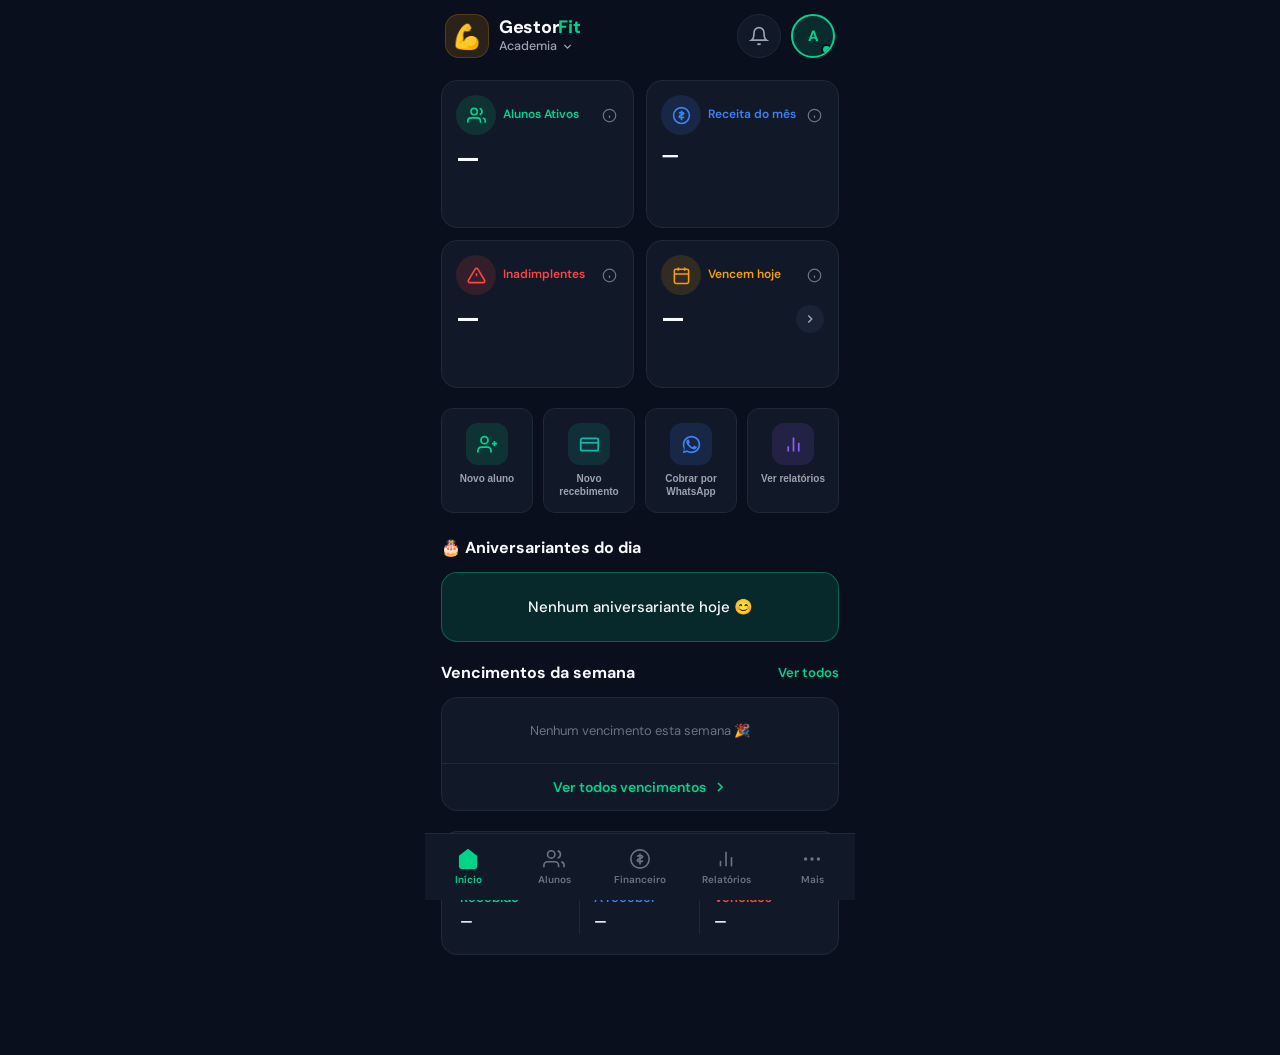
==== index.html @ 4b6a0b21 "feat: profile modal com upload de foto para Supabase Storage (SW v10)" ====
<!DOCTYPE html>
<html lang="pt-BR">
<head>
  <meta charset="UTF-8">
  <meta name="viewport" content="width=device-width, initial-scale=1.0, viewport-fit=cover">
  <title>GestorFit — Dashboard</title>
  <link rel="manifest" href="manifest.json">
  <link rel="icon" href="assets/icons/icon-72.png">
  <meta name="apple-mobile-web-app-capable" content="yes">
  <meta name="apple-mobile-web-app-status-bar-style" content="black-translucent">
  <meta name="theme-color" content="#0A0F1E">
  <link rel="preconnect" href="https://fonts.googleapis.com">
  <link rel="preconnect" href="https://fonts.gstatic.com" crossorigin>
  <link href="https://fonts.googleapis.com/css2?family=DM+Sans:opsz,wght@9..40,400;9..40,500;9..40,600;9..40,700;9..40,800&display=swap" rel="stylesheet">
  <script src="https://cdn.jsdelivr.net/npm/@supabase/supabase-js@2"></script>
  <script src="https://cdnjs.cloudflare.com/ajax/libs/jspdf/2.5.1/jspdf.umd.min.js"></script>
  <style>
    *, *::before, *::after { box-sizing: border-box; margin: 0; padding: 0; }

    :root {
      --bg:          #0A0F1E;
      --card:        #111827;
      --card2:       #1A2235;
      --border:      #1F2937;
      --green:       #00D48A;
      --green-dim:   rgba(0,212,138,.14);
      --blue:        #3B82F6;
      --blue-dim:    rgba(59,130,246,.14);
      --red:         #FF4444;
      --red-dim:     rgba(255,68,68,.14);
      --yellow:      #F59E0B;
      --yellow-dim:  rgba(245,158,11,.14);
      --purple:      #8B5CF6;
      --purple-dim:  rgba(139,92,246,.14);
      --teal:        #14B8A6;
      --teal-dim:    rgba(20,184,166,.14);
      --txt1:        #F9FAFB;
      --txt2:        #9CA3AF;
      --txt3:        #6B7280;
      --radius:      16px;
      --radius-sm:   12px;
    }

    html, body {
      height: 100%;
      background: var(--bg);
      color: var(--txt1);
      font-family: 'DM Sans', sans-serif;
      -webkit-font-smoothing: antialiased;
      overscroll-behavior: none;
    }

    /* ── SCROLL CONTAINER ── */
    .app-scroll {
      max-width: 430px;
      margin: 0 auto;
      min-height: 100dvh;
      padding-bottom: calc(80px + env(safe-area-inset-bottom));
      overflow-x: hidden;
    }

    /* ── HEADER ── */
    .app-header {
      display: flex;
      align-items: center;
      justify-content: space-between;
      padding: 14px 20px 10px;
      position: sticky;
      top: 0;
      z-index: 40;
      background: var(--bg);
    }

    .header-left { display: flex; align-items: center; gap: 10px; }

    .header-logo {
      width: 44px; height: 44px;
      background: var(--yellow-dim);
      border: 1px solid rgba(245,158,11,.2);
      border-radius: 14px;
      display: flex; align-items: center; justify-content: center;
      font-size: 24px;
      flex-shrink: 0;
    }

    .header-brand { display: flex; flex-direction: column; gap: 2px; }
    .header-brand-name {
      font-size: 18px;
      font-weight: 800;
      line-height: 1;
      color: var(--txt1);
      letter-spacing: -0.3px;
    }
    .header-brand-name span { color: var(--green); }

    .header-academy-btn {
      display: flex; align-items: center; gap: 4px;
      background: none; border: none; cursor: pointer;
      font-family: 'DM Sans', sans-serif;
      font-size: 12.5px; font-weight: 500;
      color: var(--txt2);
      padding: 0;
      min-height: 0;
    }
    .header-academy-btn svg { flex-shrink: 0; }

    .header-right { display: flex; align-items: center; gap: 10px; position: relative; }

    /* ── PROFILE MODAL ── */
    .profile-overlay {
      position: fixed; inset: 0; z-index: 90;
      background: rgba(0,0,0,.78);
      display: flex; align-items: flex-end; justify-content: center;
      opacity: 0; pointer-events: none;
      transition: opacity .22s;
    }
    .profile-overlay.active { opacity: 1; pointer-events: all; }
    .profile-sheet {
      background: #111420;
      border-radius: 24px 24px 0 0;
      width: 100%; max-width: 430px;
      padding-bottom: env(safe-area-inset-bottom);
      transform: translateY(100%);
      transition: transform .32s cubic-bezier(.4,0,.2,1);
    }
    .profile-overlay.active .profile-sheet { transform: translateY(0); }
    .profile-drag { width: 40px; height: 4px; background: rgba(255,255,255,.12); border-radius: 2px; margin: 14px auto 4px; }
    .profile-hd {
      display: flex; align-items: center; justify-content: space-between;
      padding: 10px 20px 16px;
    }
    .profile-hd h2 { font-size: 17px; font-weight: 700; }
    .profile-av-section {
      display: flex; flex-direction: column; align-items: center;
      padding: 8px 20px 20px; gap: 14px;
    }
    .profile-av-ring { position: relative; width: 100px; height: 100px; }
    .profile-av-circle {
      width: 100px; height: 100px; border-radius: 50%;
      display: flex; align-items: center; justify-content: center;
      font-size: 36px; font-weight: 800; color: #fff;
      background: linear-gradient(135deg, #00D48A, #3B82F6);
      overflow: hidden;
      border: 3px solid transparent;
      transition: border-color .2s;
      cursor: pointer;
    }
    .profile-av-circle.has-photo { border-color: #00D48A; }
    .profile-av-circle img { width: 100%; height: 100%; object-fit: cover; border-radius: 50%; }
    .profile-cam-btn {
      position: absolute; bottom: 2px; right: 2px;
      width: 30px; height: 30px; min-height: 0;
      background: #6C63FF; border: 2.5px solid #111420;
      border-radius: 50%;
      display: flex; align-items: center; justify-content: center;
      cursor: pointer;
    }
    .profile-cam-btn svg { width: 14px; height: 14px; stroke: white; fill: none; stroke-width: 2.2; }
    .profile-preview-row { display: none; flex-direction: column; align-items: center; gap: 8px; }
    .profile-preview-row.show { display: flex; }
    .profile-preview-img { width: 68px; height: 68px; border-radius: 50%; object-fit: cover; border: 2px solid #6C63FF; }
    .profile-preview-lbl { font-size: 12px; color: #9CA3AF; }
    .profile-form-area { padding: 0 20px; }
    .profile-form-area label {
      display: block; font-size: 11px; font-weight: 700;
      color: #9CA3AF; text-transform: uppercase; letter-spacing: .6px; margin-bottom: 8px;
    }
    .profile-form-area input {
      width: 100%; background: rgba(255,255,255,.05);
      border: 1.5px solid rgba(255,255,255,.1); border-radius: 12px;
      padding: 14px 16px; color: #F9FAFB;
      font-family: 'DM Sans', sans-serif; font-size: 15px;
      outline: none; -webkit-appearance: none;
    }
    .profile-form-area input:focus { border-color: #6C63FF; box-shadow: 0 0 0 3px rgba(108,99,255,.18); }
    .profile-footer {
      display: flex; gap: 10px; padding: 20px;
      border-top: 1px solid rgba(255,255,255,.07); margin-top: 20px;
    }
    .btn-prof-cancel {
      flex: 1; height: 48px;
      background: rgba(255,255,255,.06); border: 1px solid rgba(255,255,255,.1);
      border-radius: 12px; color: #9CA3AF;
      font-family: 'DM Sans', sans-serif; font-size: 15px; font-weight: 600; cursor: pointer;
    }
    .btn-prof-save {
      flex: 2; height: 48px; background: #6C63FF; border: none;
      border-radius: 12px; color: white;
      font-family: 'DM Sans', sans-serif; font-size: 15px; font-weight: 700;
      cursor: pointer; display: flex; align-items: center; justify-content: center; gap: 8px;
      transition: background .18s;
    }
    .btn-prof-save:hover { background: #7c74ff; }
    .btn-prof-save:disabled { opacity: .5; cursor: default; }
    .prof-spinner {
      width: 18px; height: 18px; flex-shrink: 0;
      border: 2px solid rgba(255,255,255,.3); border-top-color: white;
      border-radius: 50%; animation: spin .7s linear infinite;
    }
    .profile-sair-row {
      display: flex; justify-content: center; padding: 0 20px 20px;
    }
    .btn-prof-sair {
      background: none; border: none; cursor: pointer;
      font-family: 'DM Sans', sans-serif; font-size: 13px; font-weight: 600;
      color: var(--red); display: flex; align-items: center; gap: 6px; min-height: 0;
    }
    .btn-prof-sair svg { width: 14px; height: 14px; stroke: currentColor; fill: none; }
    /* header avatar with photo */
    .header-avatar.has-photo { border: 2.5px solid #00D48A; overflow: hidden; padding: 0; }
    .header-avatar.has-photo img { width: 100%; height: 100%; object-fit: cover; border-radius: 50%; }

    .btn-bell {
      position: relative;
      width: 44px; height: 44px;
      background: var(--card);
      border: 1px solid var(--border);
      border-radius: 50%;
      display: flex; align-items: center; justify-content: center;
      cursor: pointer;
      color: var(--txt2);
    }
    .btn-bell .notif-badge {
      position: absolute;
      top: 2px; right: 2px;
      min-width: 18px; height: 18px;
      background: var(--red);
      border-radius: 9px;
      border: 2px solid var(--bg);
      font-size: 10px; font-weight: 700;
      color: #fff;
      display: flex; align-items: center; justify-content: center;
      padding: 0 3px;
    }

    .header-avatar {
      width: 44px; height: 44px;
      border-radius: 50%;
      background: var(--green-dim);
      border: 2.5px solid var(--green);
      display: flex; align-items: center; justify-content: center;
      font-size: 15px; font-weight: 700; color: var(--green);
      position: relative;
      cursor: pointer;
      overflow: hidden;
      flex-shrink: 0;
    }
    .header-avatar::after {
      content: '';
      position: absolute;
      bottom: 1px; right: 1px;
      width: 11px; height: 11px;
      background: var(--green);
      border-radius: 50%;
      border: 2px solid var(--bg);
    }
    .header-avatar img {
      width: 100%; height: 100%;
      object-fit: cover;
      border-radius: 50%;
    }

    /* ── KPI GRID ── */
    .kpi-grid {
      display: grid;
      grid-template-columns: 1fr 1fr;
      gap: 12px;
      padding: 12px 16px 0;
      margin-bottom: 20px;
    }

    .kpi-card {
      background: var(--card);
      border: 1px solid var(--border);
      border-radius: var(--radius);
      padding: 14px 14px 0;
      overflow: hidden;
      position: relative;
      min-height: 148px;
      display: flex;
      flex-direction: column;
    }

    /* ── KPI TOP ROW: icon + label + info btn ── */
    .kpi-top {
      display: flex;
      align-items: center;
      gap: 7px;
      margin-bottom: 10px;
    }

    .kpi-icon-wrap {
      width: 40px; height: 40px;
      border-radius: 50%;
      display: flex; align-items: center; justify-content: center;
      flex-shrink: 0;
    }
    .kpi-icon-wrap.green  { background: var(--green-dim); }
    .kpi-icon-wrap.blue   { background: var(--blue-dim); }
    .kpi-icon-wrap.red    { background: var(--red-dim); }
    .kpi-icon-wrap.yellow { background: var(--yellow-dim); }

    .kpi-icon-wrap svg {
      width: 19px; height: 19px;
      stroke-width: 2;
    }
    .kpi-icon-wrap.green  svg { stroke: var(--green); }
    .kpi-icon-wrap.blue   svg { stroke: var(--blue); }
    .kpi-icon-wrap.red    svg { stroke: var(--red); }
    .kpi-icon-wrap.yellow svg { stroke: var(--yellow); }

    .kpi-label {
      flex: 1;
      font-size: 12px;
      font-weight: 600;
      line-height: 1.3;
      min-width: 0;
    }
    .kpi-label.green  { color: var(--green); }
    .kpi-label.blue   { color: var(--blue); }
    .kpi-label.red    { color: var(--red); }
    .kpi-label.yellow { color: var(--yellow); }

    .kpi-info-btn {
      background: none; border: none; cursor: pointer;
      color: var(--txt3);
      display: flex; align-items: center;
      flex-shrink: 0;
      min-height: 0;
      padding: 2px;
    }

    /* ── KPI VALUE ROW (number + optional chevron) ── */
    .kpi-value-row {
      display: flex;
      align-items: center;
      justify-content: space-between;
      gap: 4px;
      margin-bottom: 3px;
    }

    .kpi-value {
      font-size: 26px; font-weight: 800;
      line-height: 1.05;
      color: var(--txt1);
      letter-spacing: -0.5px;
    }
    .kpi-value.sm {
      font-size: 20px;
      letter-spacing: -0.3px;
    }

    .kpi-chevron-btn {
      width: 28px; height: 28px;
      background: var(--card2);
      border: none; border-radius: 50%;
      display: flex; align-items: center; justify-content: center;
      cursor: pointer;
      color: var(--txt2);
      flex-shrink: 0;
    }

    .kpi-sub {
      font-size: 12px; font-weight: 500;
      margin-top: 1px;
    }
    .kpi-sub.up      { color: var(--green); }
    .kpi-sub.down    { color: var(--red); }
    .kpi-sub.neutral { color: var(--txt2); }

    .kpi-spark {
      margin-top: auto;
      height: 44px;
      margin-left: -14px;
      margin-right: -14px;
      overflow: hidden;
    }
    .kpi-spark svg {
      width: 100%; height: 100%;
      display: block;
    }

    /* ── QUICK ACTIONS ── */
    .quick-actions {
      display: grid;
      grid-template-columns: repeat(4, 1fr);
      gap: 10px;
      padding: 0 16px;
      margin-bottom: 24px;
    }

    .action-btn {
      background: var(--card);
      border: 1px solid var(--border);
      border-radius: var(--radius-sm);
      padding: 14px 6px;
      display: flex;
      flex-direction: column;
      align-items: center;
      gap: 7px;
      cursor: pointer;
      transition: background .15s, transform .1s;
      -webkit-tap-highlight-color: transparent;
      min-height: 80px;
    }
    .action-btn:active { transform: scale(.96); background: var(--card2); }

    .action-icon {
      width: 42px; height: 42px;
      border-radius: 12px;
      display: flex; align-items: center; justify-content: center;
    }
    .action-icon.green  { background: var(--green-dim); color: var(--green); }
    .action-icon.teal   { background: var(--teal-dim); color: var(--teal); }
    .action-icon.blue   { background: var(--blue-dim); color: var(--blue); }
    .action-icon.purple { background: var(--purple-dim); color: var(--purple); }

    .action-icon svg { width: 21px; height: 21px; stroke-width: 2; }

    .action-label {
      font-size: 10px; font-weight: 600;
      color: var(--txt2);
      text-align: center;
      line-height: 1.3;
    }

    /* ── SECTION ── */
    .section { padding: 0 16px; margin-bottom: 20px; }

    .section-header {
      display: flex;
      align-items: center;
      justify-content: space-between;
      margin-bottom: 14px;
    }
    .section-title {
      font-size: 16px; font-weight: 700;
      color: var(--txt1);
    }
    .link-ver-todos {
      font-size: 13px; font-weight: 600;
      color: var(--green);
      text-decoration: none;
      background: none; border: none; cursor: pointer;
      min-height: 0;
      padding: 0;
    }

    /* ── VENCIMENTOS LIST ── */
    .venc-card {
      background: var(--card);
      border: 1px solid var(--border);
      border-radius: var(--radius);
      overflow: hidden;
    }

    .venc-item {
      display: flex;
      align-items: center;
      gap: 12px;
      padding: 14px 16px;
      border-bottom: 1px solid var(--border);
    }
    .venc-item:last-child { border-bottom: none; }

    .venc-avatar {
      width: 46px; height: 46px; flex-shrink: 0;
      border-radius: 50%;
      display: flex; align-items: center; justify-content: center;
      font-size: 16px; font-weight: 700;
    }

    .venc-info { flex: 1; min-width: 0; }
    .venc-name {
      font-size: 14px; font-weight: 600;
      color: var(--txt1);
      white-space: nowrap; overflow: hidden; text-overflow: ellipsis;
    }
    .venc-plan {
      font-size: 13px; color: var(--txt2);
      margin-top: 2px;
    }

    .venc-right { text-align: right; flex-shrink: 0; }
    .venc-urgency {
      font-size: 11px; font-weight: 700;
      margin-bottom: 3px;
      display: block;
    }
    .venc-urgency.hoje    { color: var(--red); }
    .venc-urgency.amanha  { color: var(--yellow); }
    .venc-urgency.em2     { color: #F97316; }
    .venc-urgency.em3     { color: var(--txt2); }
    .venc-urgency.vencido { color: var(--red); }

    .venc-valor {
      font-size: 13px; font-weight: 700;
      color: var(--txt1);
    }

    .btn-wa {
      width: 40px; height: 40px; flex-shrink: 0;
      background: rgba(37,211,102,.12);
      border: none; border-radius: 50%;
      display: flex; align-items: center; justify-content: center;
      cursor: pointer;
      -webkit-tap-highlight-color: transparent;
      transition: background .15s;
    }
    .btn-wa:active { background: rgba(37,211,102,.28); }

    .btn-ver-todos-venc {
      display: flex; align-items: center; justify-content: center; gap: 6px;
      width: 100%; padding: 14px;
      background: none; border: none; border-top: 1px solid var(--border);
      cursor: pointer;
      font-family: 'DM Sans', sans-serif;
      font-size: 14px; font-weight: 600;
      color: var(--green);
      transition: background .15s;
      min-height: 0;
    }
    .btn-ver-todos-venc:active { background: var(--green-dim); }

    /* ── ANIVERSARIANTES ── */
    .aniversar-card {
      background: rgba(0,212,138,.13);
      border: 1px solid rgba(0,212,138,.35);
      border-radius: var(--radius);
      overflow: hidden;
    }
    .aniversar-item {
      display: flex;
      align-items: center;
      gap: 12px;
      padding: 14px 16px;
      border-bottom: 1px solid rgba(0,212,138,.18);
    }
    .aniversar-item:last-child { border-bottom: none; }
    .aniversar-avatar {
      width: 46px; height: 46px; flex-shrink: 0;
      border-radius: 50%;
      display: flex; align-items: center; justify-content: center;
      font-size: 16px; font-weight: 700;
      border: 2px solid rgba(0,212,138,.5);
    }
    .aniversar-info { flex: 1; min-width: 0; }
    .aniversar-name {
      font-size: 14px; font-weight: 600;
      white-space: nowrap; overflow: hidden; text-overflow: ellipsis;
    }
    .aniversar-age { font-size: 13px; color: var(--txt1); margin-top: 2px; }
    .btn-parabens {
      display: flex; align-items: center; gap: 5px;
      padding: 8px 12px;
      background: rgba(37,211,102,.12);
      border: 1px solid rgba(37,211,102,.25);
      border-radius: 20px;
      color: #25D366;
      font-family: 'DM Sans', sans-serif;
      font-size: 12px; font-weight: 700;
      cursor: pointer; flex-shrink: 0;
      text-decoration: none;
      -webkit-tap-highlight-color: transparent;
    }
    .btn-parabens:active { background: rgba(37,211,102,.28); }
    .badge-aniversar {
      display: inline-flex; align-items: center; justify-content: center;
      min-width: 22px; height: 20px;
      background: rgba(245,158,11,.15);
      color: var(--yellow);
      border: 1px solid rgba(245,158,11,.3);
      border-radius: 10px;
      font-size: 11px; font-weight: 700;
      padding: 0 6px;
    }
    .badge-aniversar:empty { display: none; }
    .aniversar-vazio {
      padding: 24px 16px;
      text-align: center;
      color: var(--txt1);
      font-size: 15px;
      font-weight: 500;
    }

    /* ── RESUMO FINANCEIRO ── */
    .resumo-card {
      background: var(--card);
      border: 1px solid var(--border);
      border-radius: var(--radius);
      padding: 18px 18px 20px;
    }

    .resumo-header {
      display: flex;
      align-items: center;
      justify-content: space-between;
      margin-bottom: 18px;
    }
    .resumo-title { font-size: 16px; font-weight: 700; }

    .resumo-period-btn {
      display: flex; align-items: center; gap: 4px;
      background: none; border: none; cursor: pointer;
      font-family: 'DM Sans', sans-serif;
      font-size: 13px; font-weight: 500;
      color: var(--txt2);
      min-height: 0;
    }

    .resumo-cols {
      display: grid;
      grid-template-columns: 1fr 1fr 1fr;
    }

    .resumo-col {
      padding: 0 14px;
      border-right: 1px solid var(--border);
    }
    .resumo-col:first-child { padding-left: 0; }
    .resumo-col:last-child  { border-right: none; }

    .resumo-col-label {
      font-size: 13px; font-weight: 600;
      margin-bottom: 6px;
    }
    .resumo-col-label.green  { color: var(--green); }
    .resumo-col-label.blue   { color: var(--blue); }
    .resumo-col-label.red    { color: var(--red); }

    .resumo-col-value {
      font-size: 14px; font-weight: 700;
      color: var(--txt1);
      margin-bottom: 4px;
      letter-spacing: -0.2px;
    }

    .resumo-col-sub {
      font-size: 12px; font-weight: 500;
      color: var(--txt2);
    }
    .resumo-col-sub.up   { color: var(--green); }
    .resumo-col-sub.down { color: var(--red); }

    /* ── BOTTOM NAV ── */
    .bottom-nav {
      position: fixed;
      bottom: 0; left: 0; right: 0;
      max-width: 430px;
      margin: 0 auto;
      background: var(--card);
      border-top: 1px solid var(--border);
      display: flex;
      align-items: center;
      justify-content: space-around;
      padding: 8px 0 calc(8px + env(safe-area-inset-bottom));
      z-index: 50;
    }

    .nav-item {
      flex: 1;
      display: flex;
      flex-direction: column;
      align-items: center;
      gap: 3px;
      padding: 6px 4px;
      cursor: pointer;
      -webkit-tap-highlight-color: transparent;
      border: none; background: none;
      font-family: 'DM Sans', sans-serif;
      min-height: 0;
    }

    .nav-item svg {
      width: 22px; height: 22px;
      stroke-width: 1.8;
    }

    .nav-label {
      font-size: 10px; font-weight: 600;
    }

    .nav-item.active svg      { stroke: var(--green); fill: none; }
    .nav-item.active .nav-label { color: var(--green); }
    .nav-item:not(.active) svg   { stroke: var(--txt3); fill: none; }
    .nav-item:not(.active) .nav-label { color: var(--txt3); }

    /* active home icon — filled house */
    .nav-item.active .icon-home { fill: var(--green); stroke: var(--green); }

    /* ── NOTIFICATION PANEL ── */
    .notif-overlay {
      position: fixed; inset: 0; z-index: 60;
      background: rgba(0,0,0,.6);
      opacity: 0; pointer-events: none;
      transition: opacity .25s;
    }
    .notif-overlay.show { opacity: 1; pointer-events: all; }

    .notif-panel {
      position: fixed;
      top: 0; right: 0;
      width: min(340px, 90vw);
      height: 100dvh;
      background: var(--card);
      z-index: 61;
      transform: translateX(100%);
      transition: transform .3s cubic-bezier(.4,0,.2,1);
      display: flex; flex-direction: column;
      border-left: 1px solid var(--border);
    }
    .notif-panel.open { transform: translateX(0); }

    .notif-panel-hd {
      display: flex; align-items: center; justify-content: space-between;
      padding: 20px 20px 16px;
      border-bottom: 1px solid var(--border);
    }
    .notif-panel-hd h3 { font-size: 17px; font-weight: 700; }

    .notif-panel-actions { display: flex; align-items: center; gap: 8px; }
    .btn-mark-read {
      background: none; border: none; cursor: pointer;
      font-family: 'DM Sans', sans-serif;
      font-size: 12px; font-weight: 600;
      color: var(--green);
      min-height: 0;
    }
    .btn-icon-close {
      width: 32px; height: 32px;
      background: var(--card2); border: none; border-radius: 8px;
      display: flex; align-items: center; justify-content: center;
      cursor: pointer; color: var(--txt2);
    }

    .notif-list { flex: 1; overflow-y: auto; }

    .notif-row {
      display: flex; align-items: flex-start; gap: 12px;
      padding: 14px 20px;
      border-bottom: 1px solid var(--border);
    }
    .notif-row.unread { background: rgba(59,130,246,.04); }

    .notif-dot {
      width: 36px; height: 36px; flex-shrink: 0;
      border-radius: 10px;
      display: flex; align-items: center; justify-content: center;
    }
    .notif-dot.danger  { background: var(--red-dim); color: var(--red); }
    .notif-dot.warning { background: var(--yellow-dim); color: var(--yellow); }
    .notif-dot.info    { background: var(--blue-dim); color: var(--blue); }

    .notif-row-content { flex: 1; min-width: 0; }
    .notif-row-title { font-size: 13px; font-weight: 600; }
    .notif-row-desc  { font-size: 12px; color: var(--txt3); margin-top: 2px; }
    .notif-row-time  { font-size: 11px; color: var(--txt3); margin-top: 3px; }

    .notif-empty {
      display: flex; flex-direction: column; align-items: center; justify-content: center;
      gap: 10px; padding: 40px 20px;
      color: var(--txt3); font-size: 14px;
    }

    /* ── MODALS ── */
    .modal-overlay {
      position: fixed; inset: 0; z-index: 80;
      background: rgba(0,0,0,.7);
      display: flex; align-items: flex-end; justify-content: center;
      opacity: 0; pointer-events: none;
      transition: opacity .2s;
    }
    .modal-overlay.active { opacity: 1; pointer-events: all; }

    .modal {
      background: var(--card);
      border-radius: 24px 24px 0 0;
      width: 100%; max-width: 430px;
      max-height: 90dvh;
      overflow-y: auto;
      transform: translateY(100%);
      transition: transform .3s cubic-bezier(.4,0,.2,1);
    }
    .modal-overlay.active .modal { transform: translateY(0); }

    .modal-drag {
      width: 40px; height: 4px;
      background: var(--border);
      border-radius: 2px;
      margin: 14px auto 6px;
    }

    .modal-hd {
      display: flex; align-items: center; justify-content: space-between;
      padding: 16px 20px 20px;
    }
    .modal-hd h2 { font-size: 18px; font-weight: 700; }

    .btn-close-modal {
      width: 32px; height: 32px;
      background: var(--card2); border: none; border-radius: 8px;
      display: flex; align-items: center; justify-content: center;
      cursor: pointer; color: var(--txt2);
    }

    .modal-body { padding: 0 20px 20px; }

    .form-group { margin-bottom: 16px; }
    .form-group label {
      display: block;
      font-size: 13px; font-weight: 600;
      color: var(--txt2);
      margin-bottom: 6px;
    }
    .form-group input,
    .form-group select,
    .form-group textarea {
      width: 100%;
      background: var(--card2);
      border: 1px solid var(--border);
      border-radius: 10px;
      padding: 12px 14px;
      color: var(--txt1);
      font-family: 'DM Sans', sans-serif;
      font-size: 14px;
      outline: none;
      -webkit-appearance: none;
    }
    .form-group input:focus,
    .form-group select:focus,
    .form-group textarea:focus { border-color: var(--blue); }
    .form-group select { cursor: pointer; }
    .form-row { display: grid; grid-template-columns: 1fr 1fr; gap: 12px; }

    .modal-footer {
      padding: 16px 20px calc(20px + env(safe-area-inset-bottom));
      display: flex; gap: 10px;
      border-top: 1px solid var(--border);
    }

    .btn-primary {
      flex: 1;
      height: 48px;
      background: var(--green);
      color: #000;
      border: none; border-radius: 12px;
      font-family: 'DM Sans', sans-serif;
      font-size: 15px; font-weight: 700;
      cursor: pointer;
      display: flex; align-items: center; justify-content: center; gap: 6px;
    }
    .btn-primary:disabled { opacity: .5; cursor: default; }
    .btn-primary svg { width: 18px; height: 18px; stroke-width: 2.5; }

    .btn-secondary {
      height: 48px; padding: 0 20px;
      background: var(--card2);
      color: var(--txt2);
      border: 1px solid var(--border); border-radius: 12px;
      font-family: 'DM Sans', sans-serif;
      font-size: 15px; font-weight: 600;
      cursor: pointer;
    }

    .modal-sm .modal { border-radius: 20px; margin: 20px; max-height: unset; }
    .modal-sm .modal-body { text-align: center; padding: 24px 20px 20px; }
    .confirm-icon {
      width: 56px; height: 56px;
      background: var(--blue-dim);
      border-radius: 50%;
      display: flex; align-items: center; justify-content: center;
      margin: 0 auto 16px;
      color: var(--blue);
    }
    .confirm-icon svg { width: 28px; height: 28px; stroke-width: 2; }
    .confirm-title { font-size: 18px; font-weight: 700; margin-bottom: 8px; }
    .confirm-msg   { font-size: 14px; color: var(--txt3); line-height: 1.5; }

    /* ── ALUNO INFO MINI ── */
    .aluno-mini {
      background: var(--card2);
      border-radius: 12px;
      padding: 14px;
      margin-bottom: 20px;
      display: flex; align-items: center; gap: 12px;
    }
    .aluno-mini-avatar {
      width: 40px; height: 40px; border-radius: 50%;
      display: flex; align-items: center; justify-content: center;
      font-size: 15px; font-weight: 700;
      background: var(--green-dim); color: var(--green);
      flex-shrink: 0;
    }
    .aluno-mini-info { flex: 1; }
    .aluno-mini-name { font-size: 14px; font-weight: 700; }
    .aluno-mini-plan { font-size: 12px; color: var(--txt3); }

    /* ── TOAST ── */
    .toast-container {
      position: fixed;
      bottom: calc(88px + env(safe-area-inset-bottom));
      left: 50%;
      transform: translateX(-50%);
      z-index: 100;
      display: flex; flex-direction: column; gap: 8px;
      min-width: 280px; max-width: calc(100vw - 32px);
      pointer-events: none;
    }
    .toast {
      background: var(--card2);
      border: 1px solid var(--border);
      border-radius: 12px;
      padding: 12px 16px;
      display: flex; align-items: center; gap: 10px;
      font-size: 14px; font-weight: 500;
      pointer-events: all;
      box-shadow: 0 8px 32px rgba(0,0,0,.4);
      opacity: 0;
      transform: translateY(12px);
      transition: opacity .25s, transform .25s;
    }
    .toast.show { opacity: 1; transform: translateY(0); }
    .toast svg  { width: 18px; height: 18px; flex-shrink: 0; stroke-width: 2; }
    .toast-sucesso { border-left: 3px solid var(--green); }
    .toast-sucesso svg { stroke: var(--green); }
    .toast-erro    { border-left: 3px solid var(--red); }
    .toast-erro    svg { stroke: var(--red); }
    .toast-aviso   { border-left: 3px solid var(--yellow); }
    .toast-aviso   svg { stroke: var(--yellow); }

    /* ── EMPTY / LOADING ── */
    .empty-row {
      padding: 24px;
      text-align: center;
      font-size: 13px; color: var(--txt3);
    }

    .spinner {
      width: 20px; height: 20px;
      border: 2px solid var(--border);
      border-top-color: var(--green);
      border-radius: 50%;
      animation: spin .7s linear infinite;
      margin: 0 auto;
    }
    @keyframes spin { to { transform: rotate(360deg); } }

    /* ── SKELETON ── */
    @keyframes shimmer {
      from { background-position: -200% 0; }
      to   { background-position:  200% 0; }
    }
    .sk {
      background: linear-gradient(90deg, var(--card2) 25%, #1e2a3a 50%, var(--card2) 75%);
      background-size: 200% 100%;
      animation: shimmer 1.4s infinite;
      border-radius: 6px;
    }

    /* ── SCROLLBAR HIDE ── */
    ::-webkit-scrollbar { display: none; }
    * { scrollbar-width: none; }

    /* ── TOUCH TARGETS ── */
    button, a, [role="button"] { min-height: 44px; }
    .kpi-info-btn, .kpi-chevron-btn, .btn-mark-read, .link-ver-todos,
    .header-academy-btn, .resumo-period-btn, .btn-ver-todos-venc { min-height: unset; }

    /* ── UTILS ── */
    .hidden { display: none !important; }

  </style>
</head>
<body>

<!-- ─────── NOTIFICATION PANEL ─────── -->
<div class="notif-overlay" id="notifOverlay"></div>
<aside class="notif-panel" id="notifPanel">
  <div class="notif-panel-hd">
    <h3>Notificações</h3>
    <div class="notif-panel-actions">
      <button class="btn-mark-read" id="btnMarcarLidas">Marcar lidas</button>
      <button class="btn-icon-close" id="btnCloseNotif">
        <svg viewBox="0 0 24 24" fill="none" stroke="currentColor" stroke-width="2.5" width="16" height="16"><line x1="18" y1="6" x2="6" y2="18"/><line x1="6" y1="6" x2="18" y2="18"/></svg>
      </button>
    </div>
  </div>
  <div class="notif-list" id="notifList">
    <div class="empty-row"><div class="spinner"></div></div>
  </div>
</aside>

<!-- ─────── APP ─────── -->
<div class="app-scroll" id="appScroll">

  <!-- HEADER -->
  <header class="app-header">
    <div class="header-left">
      <div class="header-logo">💪</div>
      <div class="header-brand">
        <div class="header-brand-name">Gestor<span>Fit</span></div>
        <button class="header-academy-btn" id="btnAcademyToggle">
          <span id="userName">Academia</span>
          <svg viewBox="0 0 24 24" fill="none" stroke="currentColor" stroke-width="2.5" width="13" height="13"><polyline points="6 9 12 15 18 9"/></svg>
        </button>
      </div>
    </div>
    <div class="header-right">
      <button class="btn-bell" id="btnNotificacoes" aria-label="Notificações">
        <svg viewBox="0 0 24 24" fill="none" stroke="currentColor" stroke-width="2" width="20" height="20">
          <path d="M18 8A6 6 0 0 0 6 8c0 7-3 9-3 9h18s-3-2-3-9"/>
          <path d="M13.73 21a2 2 0 0 1-3.46 0"/>
        </svg>
        <span class="notif-badge hidden" id="badgeVencimentos">0</span>
      </button>
      <div class="header-avatar" id="userAvatar">A</div>
    </div>
  </header>

  <!-- KPI GRID -->
  <div class="kpi-grid">

    <!-- Alunos Ativos -->
    <div class="kpi-card" id="cardAtivos">
      <div class="kpi-top">
        <div class="kpi-icon-wrap green">
          <svg viewBox="0 0 24 24" fill="none" stroke="currentColor">
            <path d="M17 21v-2a4 4 0 0 0-4-4H5a4 4 0 0 0-4 4v2"/>
            <circle cx="9" cy="7" r="4"/>
            <path d="M23 21v-2a4 4 0 0 0-3-3.87"/>
            <path d="M16 3.13a4 4 0 0 1 0 7.75"/>
          </svg>
        </div>
        <span class="kpi-label green">Alunos Ativos</span>
        <button class="kpi-info-btn" aria-label="Detalhes alunos ativos">
          <svg viewBox="0 0 24 24" fill="none" stroke="currentColor" stroke-width="2" width="15" height="15"><circle cx="12" cy="12" r="10"/><path d="M12 16v-4M12 8h.01"/></svg>
        </button>
      </div>
      <div class="kpi-value-row">
        <div class="kpi-value" id="kpiAtivos">—</div>
      </div>
      <div class="kpi-sub neutral" id="kpiAtivosSub"></div>
      <div class="kpi-spark" id="sparkAtivos"></div>
    </div>

    <!-- Receita do Mês -->
    <div class="kpi-card" id="cardReceita">
      <div class="kpi-top">
        <div class="kpi-icon-wrap blue">
          <svg viewBox="0 0 24 24" fill="none" stroke="currentColor">
            <circle cx="12" cy="12" r="10"/>
            <path d="M12 6v12M9 9.5s.5-1.5 3-1.5 3 1.5 3 1.5-1 2-3 2-3 2-3 2 .5 1.5 3 1.5 3-1.5 3-1.5"/>
          </svg>
        </div>
        <span class="kpi-label blue">Receita do mês</span>
        <button class="kpi-info-btn" aria-label="Detalhes receita">
          <svg viewBox="0 0 24 24" fill="none" stroke="currentColor" stroke-width="2" width="15" height="15"><circle cx="12" cy="12" r="10"/><path d="M12 16v-4M12 8h.01"/></svg>
        </button>
      </div>
      <div class="kpi-value-row">
        <div class="kpi-value sm" id="kpiReceita">—</div>
      </div>
      <div class="kpi-sub neutral" id="kpiReceitaSub"></div>
      <div class="kpi-spark" id="sparkReceita"></div>
    </div>

    <!-- Inadimplentes -->
    <div class="kpi-card" id="cardInadimpl">
      <div class="kpi-top">
        <div class="kpi-icon-wrap red">
          <svg viewBox="0 0 24 24" fill="none" stroke="currentColor">
            <path d="M10.29 3.86L1.82 18a2 2 0 0 0 1.71 3h16.94a2 2 0 0 0 1.71-3L13.71 3.86a2 2 0 0 0-3.42 0z"/>
            <line x1="12" y1="9" x2="12" y2="13"/>
            <line x1="12" y1="17" x2="12.01" y2="17"/>
          </svg>
        </div>
        <span class="kpi-label red">Inadimplentes</span>
        <button class="kpi-info-btn" aria-label="Detalhes inadimplentes">
          <svg viewBox="0 0 24 24" fill="none" stroke="currentColor" stroke-width="2" width="15" height="15"><circle cx="12" cy="12" r="10"/><path d="M12 16v-4M12 8h.01"/></svg>
        </button>
      </div>
      <div class="kpi-value-row">
        <div class="kpi-value" id="kpiInadimpl">—</div>
      </div>
      <div class="kpi-sub neutral" id="kpiInadimplSub"></div>
      <div class="kpi-spark" id="sparkInadimpl"></div>
    </div>

    <!-- Vencem Hoje -->
    <div class="kpi-card" id="cardVencem">
      <div class="kpi-top">
        <div class="kpi-icon-wrap yellow">
          <svg viewBox="0 0 24 24" fill="none" stroke="currentColor">
            <rect x="3" y="4" width="18" height="18" rx="2"/>
            <line x1="16" y1="2" x2="16" y2="6"/>
            <line x1="8" y1="2" x2="8" y2="6"/>
            <line x1="3" y1="10" x2="21" y2="10"/>
          </svg>
        </div>
        <span class="kpi-label yellow">Vencem hoje</span>
        <button class="kpi-info-btn" aria-label="Detalhes vencimentos">
          <svg viewBox="0 0 24 24" fill="none" stroke="currentColor" stroke-width="2" width="15" height="15"><circle cx="12" cy="12" r="10"/><path d="M12 16v-4M12 8h.01"/></svg>
        </button>
      </div>
      <div class="kpi-value-row">
        <div class="kpi-value" id="kpiVencem">—</div>
        <button class="kpi-chevron-btn" onclick="window.location.href='pages/pagamentos.html'" aria-label="Ver vencimentos">
          <svg viewBox="0 0 24 24" fill="none" stroke="currentColor" stroke-width="2.5" width="14" height="14"><polyline points="9 18 15 12 9 6"/></svg>
        </button>
      </div>
      <div class="kpi-sub neutral" id="kpiVencemSub"></div>
      <div class="kpi-spark" id="sparkVencem"></div>
    </div>

  </div><!-- /.kpi-grid -->

  <!-- QUICK ACTIONS -->
  <div class="quick-actions">

    <button class="action-btn" id="btnNovoAluno">
      <div class="action-icon green">
        <svg viewBox="0 0 24 24" fill="none" stroke="currentColor">
          <path d="M16 21v-2a4 4 0 0 0-4-4H5a4 4 0 0 0-4 4v2"/>
          <circle cx="8.5" cy="7" r="4"/>
          <line x1="20" y1="8" x2="20" y2="14"/>
          <line x1="23" y1="11" x2="17" y2="11"/>
        </svg>
      </div>
      <span class="action-label">Novo aluno</span>
    </button>

    <button class="action-btn" id="btnNovoRecebimento">
      <div class="action-icon teal">
        <svg viewBox="0 0 24 24" fill="none" stroke="currentColor">
          <rect x="2" y="5" width="20" height="14" rx="2"/>
          <line x1="2" y1="10" x2="22" y2="10"/>
        </svg>
      </div>
      <span class="action-label">Novo<br>recebimento</span>
    </button>

    <button class="action-btn" id="btnCobrarWA">
      <div class="action-icon blue">
        <svg viewBox="0 0 24 24" fill="currentColor" width="21" height="21" stroke="none">
          <path d="M17.472 14.382c-.297-.149-1.758-.867-2.03-.967-.273-.099-.471-.148-.67.15-.197.297-.767.966-.94 1.164-.173.199-.347.223-.644.075-.297-.15-1.255-.463-2.39-1.475-.883-.788-1.48-1.761-1.653-2.059-.173-.297-.018-.458.13-.606.134-.133.298-.347.446-.52.149-.174.198-.298.298-.497.099-.198.05-.371-.025-.52-.075-.149-.669-1.612-.916-2.207-.242-.579-.487-.5-.669-.51-.173-.008-.371-.01-.57-.01-.198 0-.52.074-.792.372-.272.297-1.04 1.016-1.04 2.479 0 1.462 1.065 2.875 1.213 3.074.149.198 2.096 3.2 5.077 4.487.709.306 1.262.489 1.694.625.712.227 1.36.195 1.871.118.571-.085 1.758-.719 2.006-1.413.248-.694.248-1.289.173-1.413-.074-.124-.272-.198-.57-.347z"/>
          <path d="M11.999 2C6.486 2 2 6.486 2 12c0 1.862.502 3.607 1.376 5.106L2 22l5.041-1.357A9.957 9.957 0 0 0 12 22c5.514 0 10-4.486 10-10S17.514 2 11.999 2zm0 18c-1.717 0-3.316-.47-4.695-1.285l-.337-.2-3.48.937.944-3.413-.22-.35A7.952 7.952 0 0 1 4 12c0-4.411 3.589-8 8-8 4.41 0 8 3.589 8 8s-3.59 8-8.001 8z"/>
        </svg>
      </div>
      <span class="action-label">Cobrar por<br>WhatsApp</span>
    </button>

    <button class="action-btn" onclick="window.location.href='pages/relatorios.html'">
      <div class="action-icon purple">
        <svg viewBox="0 0 24 24" fill="none" stroke="currentColor">
          <line x1="18" y1="20" x2="18" y2="10"/>
          <line x1="12" y1="20" x2="12" y2="4"/>
          <line x1="6" y1="20" x2="6" y2="14"/>
        </svg>
      </div>
      <span class="action-label">Ver relatórios</span>
    </button>

  </div><!-- /.quick-actions -->

  <!-- ANIVERSARIANTES DO DIA -->
  <div class="section" id="sectionAniversariantes">
    <div class="section-header">
      <div style="display:flex;align-items:center;gap:8px">
        <span class="section-title">🎂 Aniversariantes do dia</span>
        <span class="badge-aniversar" id="badgeAniversar"></span>
      </div>
    </div>
    <div class="aniversar-card" id="listaAniversariantes">
      <div class="empty-row"><div class="spinner"></div></div>
    </div>
  </div>

  <!-- VENCIMENTOS DA SEMANA -->
  <div class="section">
    <div class="section-header">
      <span class="section-title">Vencimentos da semana</span>
      <a href="pages/pagamentos.html" class="link-ver-todos">Ver todos</a>
    </div>
    <div class="venc-card">
      <div id="listaVencimentos">
        <div class="empty-row"><div class="spinner"></div></div>
      </div>
      <button class="btn-ver-todos-venc" onclick="window.location.href='pages/pagamentos.html'">
        Ver todos vencimentos
        <svg viewBox="0 0 24 24" fill="none" stroke="currentColor" stroke-width="2.5" width="16" height="16"><polyline points="9 18 15 12 9 6"/></svg>
      </button>
    </div>
  </div>

  <!-- RESUMO FINANCEIRO -->
  <div class="section">
    <div class="resumo-card">
      <div class="resumo-header">
        <span class="resumo-title">Resumo financeiro</span>
        <button class="resumo-period-btn">
          Este mês
          <svg viewBox="0 0 24 24" fill="none" stroke="currentColor" stroke-width="2.5" width="13" height="13"><polyline points="6 9 12 15 18 9"/></svg>
        </button>
      </div>
      <div class="resumo-cols">
        <div class="resumo-col">
          <div class="resumo-col-label green">Recebido</div>
          <div class="resumo-col-value" id="resumoRecebido">—</div>
          <div class="resumo-col-sub up" id="resumoRecebidoSub"></div>
        </div>
        <div class="resumo-col">
          <div class="resumo-col-label blue">A receber</div>
          <div class="resumo-col-value" id="resumoAReceber">—</div>
          <div class="resumo-col-sub" id="resumoAReceberSub"></div>
        </div>
        <div class="resumo-col">
          <div class="resumo-col-label red">Vencidos</div>
          <div class="resumo-col-value" id="resumoVencidos">—</div>
          <div class="resumo-col-sub down" id="resumoVencidosSub"></div>
        </div>
      </div>
    </div>
  </div>

</div><!-- /.app-scroll -->

<!-- BOTTOM NAV -->
<nav class="bottom-nav">
  <button class="nav-item active" id="navInicio">
    <svg viewBox="0 0 24 24" fill="none" stroke="currentColor">
      <path class="icon-home" d="M3 9l9-7 9 7v11a2 2 0 0 1-2 2H5a2 2 0 0 1-2-2z"/>
      <polyline points="9 22 9 12 15 12 15 22"/>
    </svg>
    <span class="nav-label">Início</span>
  </button>
  <button class="nav-item" onclick="window.location.href='pages/alunos.html'">
    <svg viewBox="0 0 24 24" fill="none" stroke="currentColor">
      <path d="M17 21v-2a4 4 0 0 0-4-4H5a4 4 0 0 0-4 4v2"/>
      <circle cx="9" cy="7" r="4"/>
      <path d="M23 21v-2a4 4 0 0 0-3-3.87"/>
      <path d="M16 3.13a4 4 0 0 1 0 7.75"/>
    </svg>
    <span class="nav-label">Alunos</span>
  </button>
  <button class="nav-item" onclick="window.location.href='pages/pagamentos.html'">
    <svg viewBox="0 0 24 24" fill="none" stroke="currentColor">
      <circle cx="12" cy="12" r="10"/>
      <path d="M12 6v12M9 9.5s.5-1.5 3-1.5 3 1.5 3 1.5-1 2-3 2-3 2-3 2 .5 1.5 3 1.5 3-1.5 3-1.5"/>
    </svg>
    <span class="nav-label">Financeiro</span>
  </button>
  <button class="nav-item" onclick="window.location.href='pages/relatorios.html'">
    <svg viewBox="0 0 24 24" fill="none" stroke="currentColor">
      <line x1="18" y1="20" x2="18" y2="10"/>
      <line x1="12" y1="20" x2="12" y2="4"/>
      <line x1="6" y1="20" x2="6" y2="14"/>
    </svg>
    <span class="nav-label">Relatórios</span>
  </button>
  <button class="nav-item" onclick="window.location.href='pages/configuracoes.html'">
    <svg viewBox="0 0 24 24" fill="none" stroke="currentColor">
      <circle cx="12" cy="12" r="1"/>
      <circle cx="19" cy="12" r="1"/>
      <circle cx="5" cy="12" r="1"/>
    </svg>
    <span class="nav-label">Mais</span>
  </button>
</nav>

<!-- ─────── MODAL: NOVO ALUNO ─────── -->
<div class="modal-overlay" id="modalNovoAluno">
  <div class="modal">
    <div class="modal-drag"></div>
    <div class="modal-hd">
      <h2>Cadastrar Aluno</h2>
      <button class="btn-close-modal" id="fecharModal">
        <svg viewBox="0 0 24 24" fill="none" stroke="currentColor" stroke-width="2.5" width="16" height="16"><line x1="18" y1="6" x2="6" y2="18"/><line x1="6" y1="6" x2="18" y2="18"/></svg>
      </button>
    </div>
    <div class="modal-body">
      <div class="form-group"><label>Nome completo *</label><input type="text" id="alunoNome" placeholder="Nome completo" autocomplete="off"></div>
      <div class="form-row">
        <div class="form-group"><label>CPF</label><input type="text" id="alunoCpf" placeholder="000.000.000-00"></div>
        <div class="form-group"><label>WhatsApp *</label><input type="tel" id="alunoWhatsapp" placeholder="(77) 9 9999-9999"></div>
      </div>
      <div class="form-group"><label>Email</label><input type="email" id="alunoEmail" placeholder="email@exemplo.com"></div>
      <div class="form-row">
        <div class="form-group"><label>Nascimento</label><input type="date" id="alunoNascimento"></div>
        <div class="form-group"><label>Plano *</label><select id="alunoPlano"><option value="">Selecionar plano</option></select></div>
      </div>
      <div class="form-row">
        <div class="form-group"><label>Início *</label><input type="date" id="alunoInicio"></div>
        <div class="form-group"><label>Vencimento</label><input type="date" id="alunoVencimento" readonly style="opacity:.5"></div>
      </div>
      <div class="form-group"><label>Observações</label><textarea id="alunoObs" rows="2" placeholder="Observações (opcional)"></textarea></div>
    </div>
    <div class="modal-footer">
      <button class="btn-secondary" id="cancelarModal">Cancelar</button>
      <button class="btn-primary" id="salvarAluno">
        <svg viewBox="0 0 24 24" fill="none" stroke="currentColor"><polyline points="20 6 9 17 4 12"/></svg>
        Salvar
      </button>
    </div>
  </div>
</div>

<!-- ─────── MODAL: REGISTRAR PAGAMENTO ─────── -->
<div class="modal-overlay" id="modalPagamento">
  <div class="modal">
    <div class="modal-drag"></div>
    <div class="modal-hd">
      <h2>Registrar Pagamento</h2>
      <button class="btn-close-modal" id="fecharModalPag">
        <svg viewBox="0 0 24 24" fill="none" stroke="currentColor" stroke-width="2.5" width="16" height="16"><line x1="18" y1="6" x2="6" y2="18"/><line x1="6" y1="6" x2="18" y2="18"/></svg>
      </button>
    </div>
    <div class="modal-body">
      <div id="alunoInfoPagamento"></div>
      <div class="form-row">
        <div class="form-group"><label>Valor *</label><input type="number" id="pagValor" step="0.01" placeholder="0,00"></div>
        <div class="form-group"><label>Data *</label><input type="date" id="pagData"></div>
      </div>
      <div class="form-row">
        <div class="form-group"><label>Forma de Pagamento *</label>
          <select id="pagForma">
            <option value="pix">PIX</option>
            <option value="dinheiro">Dinheiro</option>
            <option value="cartao_credito">Cartão Crédito</option>
            <option value="cartao_debito">Cartão Débito</option>
          </select>
        </div>
        <div class="form-group"><label>Referência</label><input type="month" id="pagReferencia"></div>
      </div>
    </div>
    <div class="modal-footer">
      <button class="btn-secondary" id="cancelarModalPag">Cancelar</button>
      <button class="btn-primary" id="confirmarPagamento">
        <svg viewBox="0 0 24 24" fill="none" stroke="currentColor"><polyline points="20 6 9 17 4 12"/></svg>
        Confirmar
      </button>
    </div>
  </div>
</div>

<!-- ─────── MODAL: CONFIRMAR ─────── -->
<div class="modal-overlay modal-sm" id="modalConfirmar">
  <div class="modal">
    <div class="modal-body">
      <div class="confirm-icon">
        <svg viewBox="0 0 24 24" fill="none" stroke="currentColor"><circle cx="12" cy="12" r="10"/><path d="M12 8v4M12 16h.01"/></svg>
      </div>
      <div class="confirm-title" id="confirmTitle">Confirmar ação</div>
      <div class="confirm-msg" id="confirmMsg">Tem certeza?</div>
    </div>
    <div class="modal-footer">
      <button class="btn-secondary" id="confirmNao">Cancelar</button>
      <button class="btn-primary" id="confirmSim">Confirmar</button>
    </div>
  </div>
</div>

<!-- ─────── PROFILE MODAL ─────── -->
<div class="profile-overlay" id="profileOverlay">
  <div class="profile-sheet">
    <div class="profile-drag"></div>
    <div class="profile-hd">
      <h2>Perfil da Academia</h2>
      <button class="btn-icon-close" id="btnCloseProfile">
        <svg viewBox="0 0 24 24" fill="none" stroke="currentColor" stroke-width="2.5" width="16" height="16"><line x1="18" y1="6" x2="6" y2="18"/><line x1="6" y1="6" x2="18" y2="18"/></svg>
      </button>
    </div>
    <div class="profile-av-section">
      <div class="profile-av-ring">
        <div class="profile-av-circle" id="profileAvCircle">A</div>
        <button class="profile-cam-btn" id="btnProfileCam" aria-label="Trocar foto">
          <svg viewBox="0 0 24 24"><path d="M23 19a2 2 0 0 1-2 2H3a2 2 0 0 1-2-2V8a2 2 0 0 1 2-2h4l2-3h6l2 3h4a2 2 0 0 1 2 2z"/><circle cx="12" cy="13" r="4"/></svg>
        </button>
      </div>
      <div class="profile-preview-row" id="profilePreviewRow">
        <img id="profilePreviewImg" class="profile-preview-img" src="" alt="Preview">
        <span class="profile-preview-lbl">Nova foto — salve para confirmar</span>
      </div>
    </div>
    <div class="profile-form-area">
      <label>Nome da Academia</label>
      <input type="text" id="profileNomeInput" placeholder="Nome da academia" maxlength="80" autocomplete="off">
    </div>
    <div class="profile-footer">
      <button class="btn-prof-cancel" id="btnProfCancel">Cancelar</button>
      <button class="btn-prof-save" id="btnProfSave">
        <svg viewBox="0 0 24 24" fill="none" stroke="currentColor" stroke-width="2.5" width="17" height="17"><polyline points="20 6 9 17 4 12"/></svg>
        Salvar
      </button>
    </div>
    <div class="profile-sair-row">
      <button class="btn-prof-sair" id="btnProfSair">
        <svg viewBox="0 0 24 24"><path d="M9 21H5a2 2 0 0 1-2-2V5a2 2 0 0 1 2-2h4"/><polyline points="16 17 21 12 16 7"/><line x1="21" y1="12" x2="9" y2="12"/></svg>
        Encerrar sessão
      </button>
    </div>
  </div>
</div>
<input type="file" id="profileFileInput" accept="image/jpeg,image/png,image/webp" style="display:none">

<script src="js/config.js"></script>
<script src="js/supabase.js"></script>
<script src="js/utils.js"></script>
<script src="js/auth.js"></script>
<script src="js/relatorios.js"></script>
<script src="js/dashboard.js"></script>
</body>
</html>
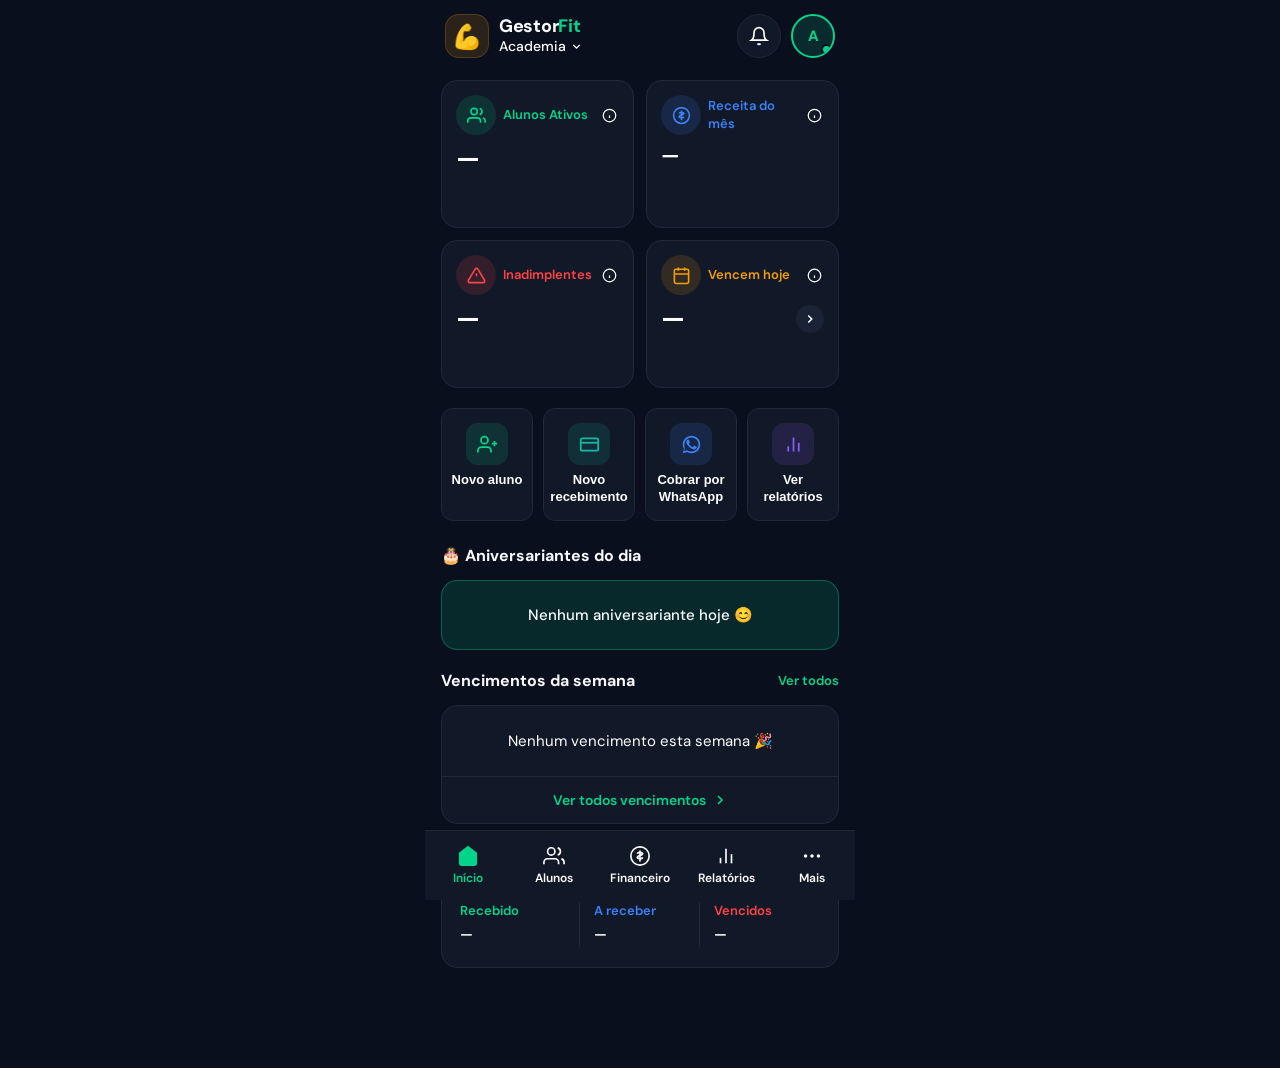
==== commit f72404a3: "style(typo): texto branco + tamanhos mínimos em todos os arquivos CSS - index.html: --txt2 e --txt3 " ====
--- a/index.html
+++ b/index.html
@@ -5,7 +5,8 @@
   <meta name="viewport" content="width=device-width, initial-scale=1.0, viewport-fit=cover">
   <title>GestorFit — Dashboard</title>
   <link rel="manifest" href="manifest.json">
-  <link rel="icon" href="assets/icons/icon-72.png">
+  <link rel="icon" type="image/png" sizes="192x192" href="assets/icon-192.png">
+  <link rel="apple-touch-icon" href="assets/icon-192.png">
   <meta name="apple-mobile-web-app-capable" content="yes">
   <meta name="apple-mobile-web-app-status-bar-style" content="black-translucent">
   <meta name="theme-color" content="#0A0F1E">
@@ -35,8 +36,8 @@
       --teal:        #14B8A6;
       --teal-dim:    rgba(20,184,166,.14);
       --txt1:        #F9FAFB;
-      --txt2:        #9CA3AF;
-      --txt3:        #6B7280;
+      --txt2:        #FFFFFF;
+      --txt3:        #FFFFFF;
       --radius:      16px;
       --radius-sm:   12px;
     }
@@ -97,7 +98,7 @@
       display: flex; align-items: center; gap: 4px;
       background: none; border: none; cursor: pointer;
       font-family: 'DM Sans', sans-serif;
-      font-size: 12.5px; font-weight: 500;
+      font-size: 14px; font-weight: 500;
       color: var(--txt2);
       padding: 0;
       min-height: 0;
@@ -159,11 +160,11 @@
     .profile-preview-row { display: none; flex-direction: column; align-items: center; gap: 8px; }
     .profile-preview-row.show { display: flex; }
     .profile-preview-img { width: 68px; height: 68px; border-radius: 50%; object-fit: cover; border: 2px solid #6C63FF; }
-    .profile-preview-lbl { font-size: 12px; color: #9CA3AF; }
+    .profile-preview-lbl { font-size: 14px; color: #FFFFFF; }
     .profile-form-area { padding: 0 20px; }
     .profile-form-area label {
-      display: block; font-size: 11px; font-weight: 700;
-      color: #9CA3AF; text-transform: uppercase; letter-spacing: .6px; margin-bottom: 8px;
+      display: block; font-size: 13px; font-weight: 700;
+      color: #FFFFFF; text-transform: uppercase; letter-spacing: .6px; margin-bottom: 8px;
     }
     .profile-form-area input {
       width: 100%; background: rgba(255,255,255,.05);
@@ -180,7 +181,7 @@
     .btn-prof-cancel {
       flex: 1; height: 48px;
       background: rgba(255,255,255,.06); border: 1px solid rgba(255,255,255,.1);
-      border-radius: 12px; color: #9CA3AF;
+      border-radius: 12px; color: #FFFFFF;
       font-family: 'DM Sans', sans-serif; font-size: 15px; font-weight: 600; cursor: pointer;
     }
     .btn-prof-save {
@@ -311,9 +312,9 @@
 
     .kpi-label {
       flex: 1;
-      font-size: 12px;
+      font-size: 13px;
       font-weight: 600;
-      line-height: 1.3;
+      line-height: 1.4;
       min-width: 0;
     }
     .kpi-label.green  { color: var(--green); }
@@ -361,8 +362,9 @@
     }
 
     .kpi-sub {
-      font-size: 12px; font-weight: 500;
+      font-size: 14px; font-weight: 500;
       margin-top: 1px;
+      line-height: 1.5;
     }
     .kpi-sub.up      { color: var(--green); }
     .kpi-sub.down    { color: var(--red); }
@@ -418,7 +420,7 @@
     .action-icon svg { width: 21px; height: 21px; stroke-width: 2; }
 
     .action-label {
-      font-size: 10px; font-weight: 600;
+      font-size: 13px; font-weight: 600;
       color: var(--txt2);
       text-align: center;
       line-height: 1.3;
@@ -477,13 +479,14 @@
       white-space: nowrap; overflow: hidden; text-overflow: ellipsis;
     }
     .venc-plan {
-      font-size: 13px; color: var(--txt2);
+      font-size: 14px; color: var(--txt2);
       margin-top: 2px;
+      line-height: 1.5;
     }
 
     .venc-right { text-align: right; flex-shrink: 0; }
     .venc-urgency {
-      font-size: 11px; font-weight: 700;
+      font-size: 13px; font-weight: 700;
       margin-bottom: 3px;
       display: block;
     }
@@ -603,7 +606,7 @@
       display: flex; align-items: center; gap: 4px;
       background: none; border: none; cursor: pointer;
       font-family: 'DM Sans', sans-serif;
-      font-size: 13px; font-weight: 500;
+      font-size: 14px; font-weight: 500;
       color: var(--txt2);
       min-height: 0;
     }
@@ -636,8 +639,9 @@
     }
 
     .resumo-col-sub {
-      font-size: 12px; font-weight: 500;
+      font-size: 14px; font-weight: 500;
       color: var(--txt2);
+      line-height: 1.5;
     }
     .resumo-col-sub.up   { color: var(--green); }
     .resumo-col-sub.down { color: var(--red); }
@@ -677,7 +681,7 @@
     }
 
     .nav-label {
-      font-size: 10px; font-weight: 600;
+      font-size: 12px; font-weight: 600;
     }
 
     .nav-item.active svg      { stroke: var(--green); fill: none; }
@@ -752,14 +756,14 @@
     .notif-dot.info    { background: var(--blue-dim); color: var(--blue); }
 
     .notif-row-content { flex: 1; min-width: 0; }
-    .notif-row-title { font-size: 13px; font-weight: 600; }
-    .notif-row-desc  { font-size: 12px; color: var(--txt3); margin-top: 2px; }
-    .notif-row-time  { font-size: 11px; color: var(--txt3); margin-top: 3px; }
+    .notif-row-title { font-size: 15px; font-weight: 600; line-height: 1.5; }
+    .notif-row-desc  { font-size: 14px; color: var(--txt3); margin-top: 2px; line-height: 1.5; }
+    .notif-row-time  { font-size: 13px; color: var(--txt3); margin-top: 3px; }
 
     .notif-empty {
       display: flex; flex-direction: column; align-items: center; justify-content: center;
       gap: 10px; padding: 40px 20px;
-      color: var(--txt3); font-size: 14px;
+      color: var(--txt3); font-size: 15px; line-height: 1.5;
     }
 
     /* ── MODALS ── */
@@ -808,7 +812,7 @@
     .form-group { margin-bottom: 16px; }
     .form-group label {
       display: block;
-      font-size: 13px; font-weight: 600;
+      font-size: 14px; font-weight: 600;
       color: var(--txt2);
       margin-bottom: 6px;
     }
@@ -874,7 +878,7 @@
     }
     .confirm-icon svg { width: 28px; height: 28px; stroke-width: 2; }
     .confirm-title { font-size: 18px; font-weight: 700; margin-bottom: 8px; }
-    .confirm-msg   { font-size: 14px; color: var(--txt3); line-height: 1.5; }
+    .confirm-msg   { font-size: 15px; color: var(--txt3); line-height: 1.5; }
 
     /* ── ALUNO INFO MINI ── */
     .aluno-mini {
@@ -893,7 +897,7 @@
     }
     .aluno-mini-info { flex: 1; }
     .aluno-mini-name { font-size: 14px; font-weight: 700; }
-    .aluno-mini-plan { font-size: 12px; color: var(--txt3); }
+    .aluno-mini-plan { font-size: 14px; color: var(--txt3); line-height: 1.5; }
 
     /* ── TOAST ── */
     .toast-container {
@@ -932,7 +936,7 @@
     .empty-row {
       padding: 24px;
       text-align: center;
-      font-size: 13px; color: var(--txt3);
+      font-size: 15px; color: var(--txt3); line-height: 1.5;
     }
 
     .spinner {
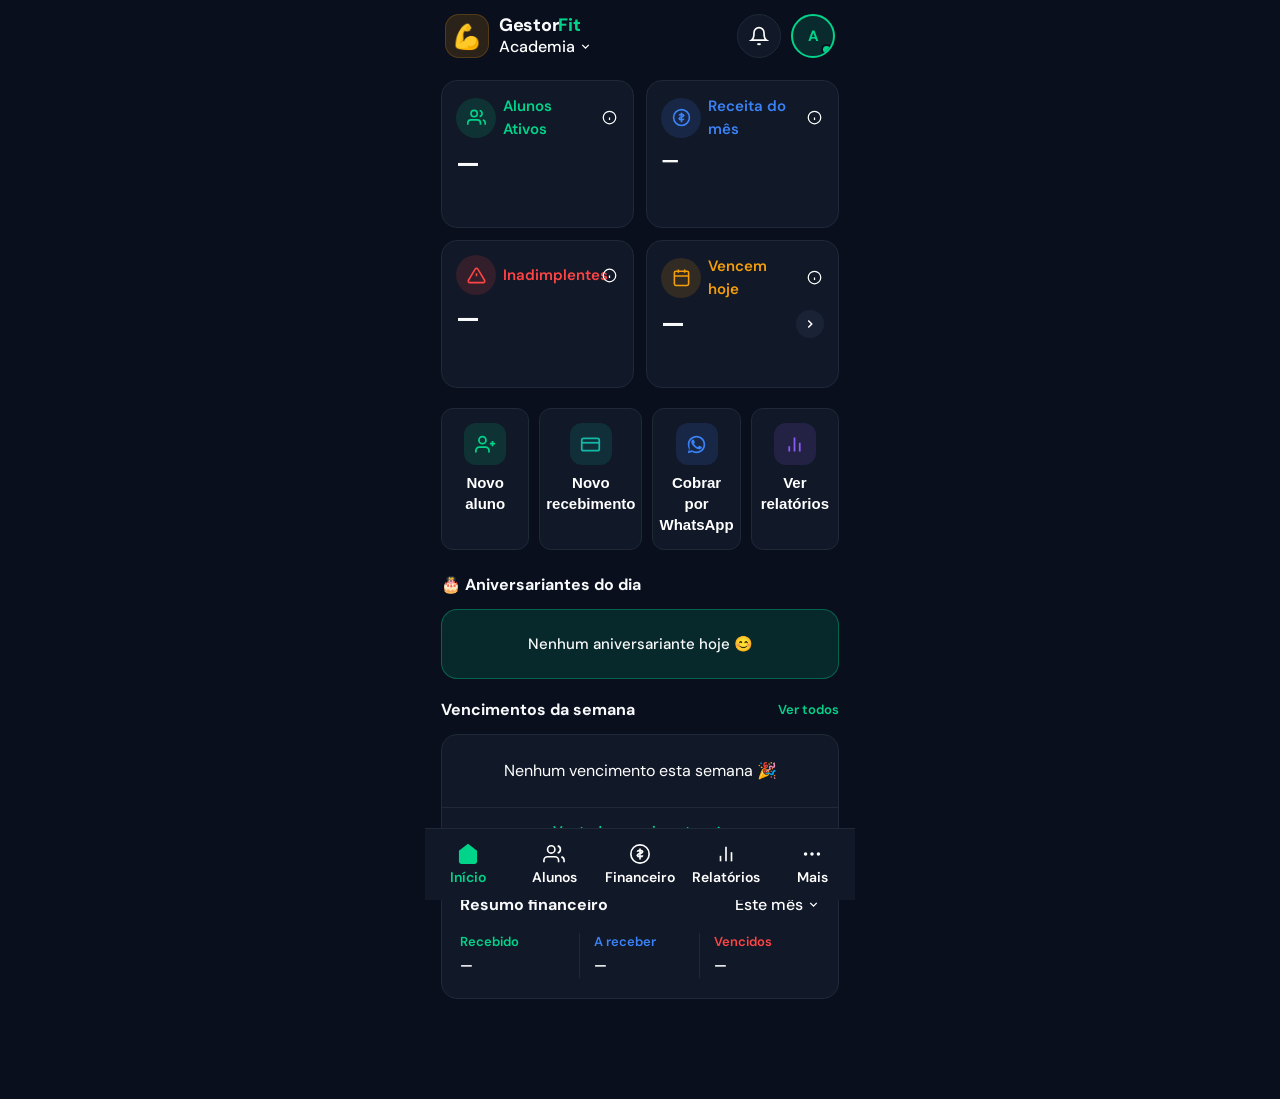
==== commit 89837b03: "style(typo): aumenta fontes +2px em todos os textos secundários kpi-label 13→15, kpi-sub 14→16, acti" ====
--- a/index.html
+++ b/index.html
@@ -98,7 +98,7 @@
       display: flex; align-items: center; gap: 4px;
       background: none; border: none; cursor: pointer;
       font-family: 'DM Sans', sans-serif;
-      font-size: 14px; font-weight: 500;
+      font-size: 16px; font-weight: 500;
       color: var(--txt2);
       padding: 0;
       min-height: 0;
@@ -160,10 +160,10 @@
     .profile-preview-row { display: none; flex-direction: column; align-items: center; gap: 8px; }
     .profile-preview-row.show { display: flex; }
     .profile-preview-img { width: 68px; height: 68px; border-radius: 50%; object-fit: cover; border: 2px solid #6C63FF; }
-    .profile-preview-lbl { font-size: 14px; color: #FFFFFF; }
+    .profile-preview-lbl { font-size: 16px; color: #FFFFFF; }
     .profile-form-area { padding: 0 20px; }
     .profile-form-area label {
-      display: block; font-size: 13px; font-weight: 700;
+      display: block; font-size: 15px; font-weight: 700;
       color: #FFFFFF; text-transform: uppercase; letter-spacing: .6px; margin-bottom: 8px;
     }
     .profile-form-area input {
@@ -312,9 +312,9 @@
 
     .kpi-label {
       flex: 1;
-      font-size: 13px;
+      font-size: 15px;
       font-weight: 600;
-      line-height: 1.4;
+      line-height: 1.5;
       min-width: 0;
     }
     .kpi-label.green  { color: var(--green); }
@@ -362,7 +362,7 @@
     }
 
     .kpi-sub {
-      font-size: 14px; font-weight: 500;
+      font-size: 16px; font-weight: 500;
       margin-top: 1px;
       line-height: 1.5;
     }
@@ -420,10 +420,10 @@
     .action-icon svg { width: 21px; height: 21px; stroke-width: 2; }
 
     .action-label {
-      font-size: 13px; font-weight: 600;
+      font-size: 15px; font-weight: 600;
       color: var(--txt2);
       text-align: center;
-      line-height: 1.3;
+      line-height: 1.4;
     }
 
     /* ── SECTION ── */
@@ -479,14 +479,14 @@
       white-space: nowrap; overflow: hidden; text-overflow: ellipsis;
     }
     .venc-plan {
-      font-size: 14px; color: var(--txt2);
+      font-size: 16px; color: var(--txt2);
       margin-top: 2px;
       line-height: 1.5;
     }
 
     .venc-right { text-align: right; flex-shrink: 0; }
     .venc-urgency {
-      font-size: 13px; font-weight: 700;
+      font-size: 15px; font-weight: 700;
       margin-bottom: 3px;
       display: block;
     }
@@ -606,7 +606,7 @@
       display: flex; align-items: center; gap: 4px;
       background: none; border: none; cursor: pointer;
       font-family: 'DM Sans', sans-serif;
-      font-size: 14px; font-weight: 500;
+      font-size: 16px; font-weight: 500;
       color: var(--txt2);
       min-height: 0;
     }
@@ -639,7 +639,7 @@
     }
 
     .resumo-col-sub {
-      font-size: 14px; font-weight: 500;
+      font-size: 16px; font-weight: 500;
       color: var(--txt2);
       line-height: 1.5;
     }
@@ -681,7 +681,7 @@
     }
 
     .nav-label {
-      font-size: 12px; font-weight: 600;
+      font-size: 14px; font-weight: 600;
     }
 
     .nav-item.active svg      { stroke: var(--green); fill: none; }
@@ -756,14 +756,14 @@
     .notif-dot.info    { background: var(--blue-dim); color: var(--blue); }
 
     .notif-row-content { flex: 1; min-width: 0; }
-    .notif-row-title { font-size: 15px; font-weight: 600; line-height: 1.5; }
-    .notif-row-desc  { font-size: 14px; color: var(--txt3); margin-top: 2px; line-height: 1.5; }
-    .notif-row-time  { font-size: 13px; color: var(--txt3); margin-top: 3px; }
+    .notif-row-title { font-size: 17px; font-weight: 600; line-height: 1.5; }
+    .notif-row-desc  { font-size: 16px; color: var(--txt3); margin-top: 2px; line-height: 1.5; }
+    .notif-row-time  { font-size: 15px; color: var(--txt3); margin-top: 3px; }
 
     .notif-empty {
       display: flex; flex-direction: column; align-items: center; justify-content: center;
       gap: 10px; padding: 40px 20px;
-      color: var(--txt3); font-size: 15px; line-height: 1.5;
+      color: var(--txt3); font-size: 16px; line-height: 1.5;
     }
 
     /* ── MODALS ── */
@@ -812,7 +812,7 @@
     .form-group { margin-bottom: 16px; }
     .form-group label {
       display: block;
-      font-size: 14px; font-weight: 600;
+      font-size: 16px; font-weight: 600;
       color: var(--txt2);
       margin-bottom: 6px;
     }
@@ -878,7 +878,7 @@
     }
     .confirm-icon svg { width: 28px; height: 28px; stroke-width: 2; }
     .confirm-title { font-size: 18px; font-weight: 700; margin-bottom: 8px; }
-    .confirm-msg   { font-size: 15px; color: var(--txt3); line-height: 1.5; }
+    .confirm-msg   { font-size: 16px; color: var(--txt3); line-height: 1.5; }
 
     /* ── ALUNO INFO MINI ── */
     .aluno-mini {
@@ -897,7 +897,7 @@
     }
     .aluno-mini-info { flex: 1; }
     .aluno-mini-name { font-size: 14px; font-weight: 700; }
-    .aluno-mini-plan { font-size: 14px; color: var(--txt3); line-height: 1.5; }
+    .aluno-mini-plan { font-size: 16px; color: var(--txt3); line-height: 1.5; }
 
     /* ── TOAST ── */
     .toast-container {
@@ -936,7 +936,7 @@
     .empty-row {
       padding: 24px;
       text-align: center;
-      font-size: 15px; color: var(--txt3); line-height: 1.5;
+      font-size: 16px; color: var(--txt3); line-height: 1.5;
     }
 
     .spinner {
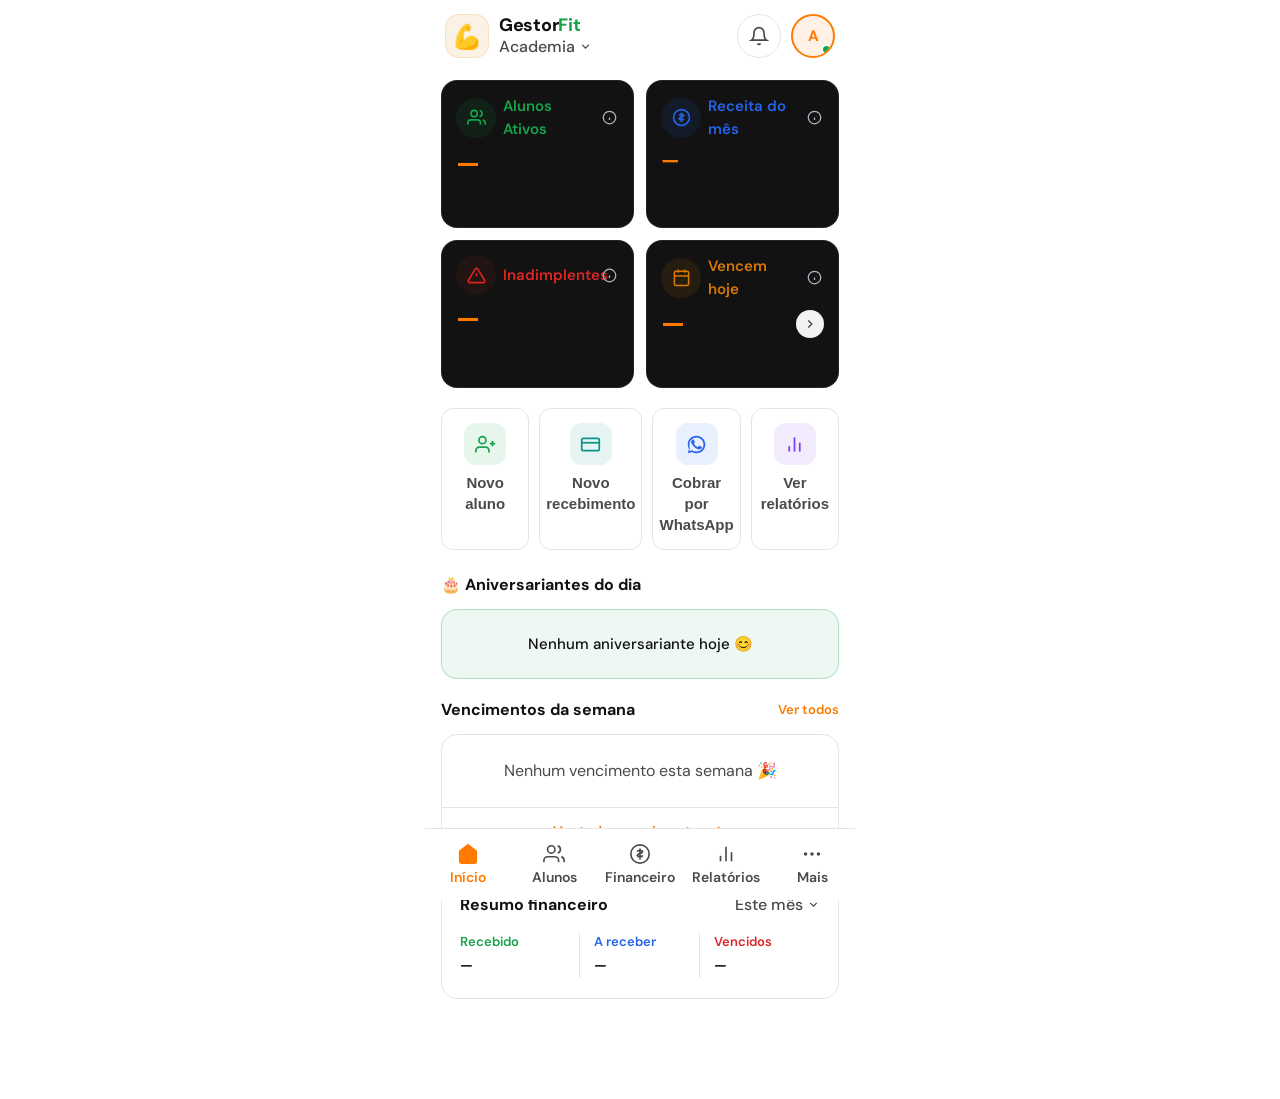
==== commit c6769d21: "style: rebrand visual para paleta branco/preto/laranja (padrão LicitaGov) Fundo branco geral, texto " ====
--- a/index.html
+++ b/index.html
@@ -8,8 +8,8 @@
   <link rel="icon" type="image/png" sizes="192x192" href="assets/icon-192.png">
   <link rel="apple-touch-icon" href="assets/icon-192.png">
   <meta name="apple-mobile-web-app-capable" content="yes">
-  <meta name="apple-mobile-web-app-status-bar-style" content="black-translucent">
-  <meta name="theme-color" content="#0A0F1E">
+  <meta name="apple-mobile-web-app-status-bar-style" content="default">
+  <meta name="theme-color" content="#FFFFFF">
   <link rel="preconnect" href="https://fonts.googleapis.com">
   <link rel="preconnect" href="https://fonts.gstatic.com" crossorigin>
   <link href="https://fonts.googleapis.com/css2?family=DM+Sans:opsz,wght@9..40,400;9..40,500;9..40,600;9..40,700;9..40,800&display=swap" rel="stylesheet">
@@ -19,25 +19,33 @@
     *, *::before, *::after { box-sizing: border-box; margin: 0; padding: 0; }
 
     :root {
-      --bg:          #0A0F1E;
-      --card:        #111827;
-      --card2:       #1A2235;
-      --border:      #1F2937;
-      --green:       #00D48A;
-      --green-dim:   rgba(0,212,138,.14);
-      --blue:        #3B82F6;
-      --blue-dim:    rgba(59,130,246,.14);
-      --red:         #FF4444;
-      --red-dim:     rgba(255,68,68,.14);
-      --yellow:      #F59E0B;
-      --yellow-dim:  rgba(245,158,11,.14);
-      --purple:      #8B5CF6;
-      --purple-dim:  rgba(139,92,246,.14);
-      --teal:        #14B8A6;
-      --teal-dim:    rgba(20,184,166,.14);
-      --txt1:        #F9FAFB;
-      --txt2:        #FFFFFF;
-      --txt3:        #FFFFFF;
+      --bg:          #FFFFFF;
+      --card:        #FFFFFF;
+      --card2:       #F2F2F2;
+      --border:      #E4E4E4;
+      --green:       #16A34A;
+      --green-dim:   rgba(22,163,74,.10);
+      --blue:        #2563EB;
+      --blue-dim:    rgba(37,99,235,.10);
+      --red:         #DC2626;
+      --red-dim:     rgba(220,38,38,.08);
+      --yellow:      #D97706;
+      --yellow-dim:  rgba(217,119,6,.10);
+      --purple:      #7C3AED;
+      --purple-dim:  rgba(124,58,237,.10);
+      --teal:        #0D9488;
+      --teal-dim:    rgba(13,148,136,.10);
+      --orange:      #FF7A00;
+      --orange-hover: #FF9633;
+      --orange-dim:  rgba(255,122,0,.10);
+      --on-orange:   #121212;
+      --txt1:        #121212;
+      --txt2:        #4A4A4A;
+      --txt3:        #4A4A4A;
+      --kpi-bg:      #121212;
+      --kpi-line:    rgba(255,255,255,.08);
+      --kpi-fg:      #FFFFFF;
+      --kpi-fg2:     #B0B8C4;
       --radius:      16px;
       --radius-sm:   12px;
     }
@@ -117,15 +125,16 @@
     }
     .profile-overlay.active { opacity: 1; pointer-events: all; }
     .profile-sheet {
-      background: #111420;
+      background: #FFFFFF;
       border-radius: 24px 24px 0 0;
       width: 100%; max-width: 430px;
       padding-bottom: env(safe-area-inset-bottom);
       transform: translateY(100%);
       transition: transform .32s cubic-bezier(.4,0,.2,1);
+      box-shadow: 0 -8px 32px rgba(0,0,0,.15);
     }
     .profile-overlay.active .profile-sheet { transform: translateY(0); }
-    .profile-drag { width: 40px; height: 4px; background: rgba(255,255,255,.12); border-radius: 2px; margin: 14px auto 4px; }
+    .profile-drag { width: 40px; height: 4px; background: rgba(0,0,0,.14); border-radius: 2px; margin: 14px auto 4px; }
     .profile-hd {
       display: flex; align-items: center; justify-content: space-between;
       padding: 10px 20px 16px;
@@ -139,59 +148,59 @@
     .profile-av-circle {
       width: 100px; height: 100px; border-radius: 50%;
       display: flex; align-items: center; justify-content: center;
-      font-size: 36px; font-weight: 800; color: #fff;
-      background: linear-gradient(135deg, #00D48A, #3B82F6);
+      font-size: 36px; font-weight: 800; color: var(--on-orange);
+      background: linear-gradient(135deg, var(--orange), var(--orange-hover));
       overflow: hidden;
       border: 3px solid transparent;
       transition: border-color .2s;
       cursor: pointer;
     }
-    .profile-av-circle.has-photo { border-color: #00D48A; }
+    .profile-av-circle.has-photo { border-color: var(--orange); }
     .profile-av-circle img { width: 100%; height: 100%; object-fit: cover; border-radius: 50%; }
     .profile-cam-btn {
       position: absolute; bottom: 2px; right: 2px;
       width: 30px; height: 30px; min-height: 0;
-      background: #6C63FF; border: 2.5px solid #111420;
+      background: var(--orange); border: 2.5px solid #FFFFFF;
       border-radius: 50%;
       display: flex; align-items: center; justify-content: center;
       cursor: pointer;
     }
-    .profile-cam-btn svg { width: 14px; height: 14px; stroke: white; fill: none; stroke-width: 2.2; }
+    .profile-cam-btn svg { width: 14px; height: 14px; stroke: var(--on-orange); fill: none; stroke-width: 2.2; }
     .profile-preview-row { display: none; flex-direction: column; align-items: center; gap: 8px; }
     .profile-preview-row.show { display: flex; }
-    .profile-preview-img { width: 68px; height: 68px; border-radius: 50%; object-fit: cover; border: 2px solid #6C63FF; }
-    .profile-preview-lbl { font-size: 16px; color: #FFFFFF; }
+    .profile-preview-img { width: 68px; height: 68px; border-radius: 50%; object-fit: cover; border: 2px solid var(--orange); }
+    .profile-preview-lbl { font-size: 16px; color: var(--txt1); }
     .profile-form-area { padding: 0 20px; }
     .profile-form-area label {
       display: block; font-size: 15px; font-weight: 700;
-      color: #FFFFFF; text-transform: uppercase; letter-spacing: .6px; margin-bottom: 8px;
+      color: var(--txt1); text-transform: uppercase; letter-spacing: .6px; margin-bottom: 8px;
     }
     .profile-form-area input {
-      width: 100%; background: rgba(255,255,255,.05);
-      border: 1.5px solid rgba(255,255,255,.1); border-radius: 12px;
-      padding: 14px 16px; color: #F9FAFB;
+      width: 100%; background: rgba(0,0,0,.04);
+      border: 1.5px solid rgba(0,0,0,.12); border-radius: 12px;
+      padding: 14px 16px; color: var(--txt1);
       font-family: 'DM Sans', sans-serif; font-size: 15px;
       outline: none; -webkit-appearance: none;
     }
-    .profile-form-area input:focus { border-color: #6C63FF; box-shadow: 0 0 0 3px rgba(108,99,255,.18); }
+    .profile-form-area input:focus { border-color: var(--orange); box-shadow: 0 0 0 3px rgba(255,122,0,.18); }
     .profile-footer {
       display: flex; gap: 10px; padding: 20px;
-      border-top: 1px solid rgba(255,255,255,.07); margin-top: 20px;
+      border-top: 1px solid rgba(0,0,0,.08); margin-top: 20px;
     }
     .btn-prof-cancel {
       flex: 1; height: 48px;
-      background: rgba(255,255,255,.06); border: 1px solid rgba(255,255,255,.1);
-      border-radius: 12px; color: #FFFFFF;
+      background: rgba(0,0,0,.04); border: 1px solid rgba(0,0,0,.12);
+      border-radius: 12px; color: var(--txt1);
       font-family: 'DM Sans', sans-serif; font-size: 15px; font-weight: 600; cursor: pointer;
     }
     .btn-prof-save {
-      flex: 2; height: 48px; background: #6C63FF; border: none;
-      border-radius: 12px; color: white;
+      flex: 2; height: 48px; background: var(--orange); border: none;
+      border-radius: 12px; color: var(--on-orange);
       font-family: 'DM Sans', sans-serif; font-size: 15px; font-weight: 700;
       cursor: pointer; display: flex; align-items: center; justify-content: center; gap: 8px;
       transition: background .18s;
     }
-    .btn-prof-save:hover { background: #7c74ff; }
+    .btn-prof-save:hover { background: var(--orange-hover); }
     .btn-prof-save:disabled { opacity: .5; cursor: default; }
     .prof-spinner {
       width: 18px; height: 18px; flex-shrink: 0;
@@ -208,7 +217,7 @@
     }
     .btn-prof-sair svg { width: 14px; height: 14px; stroke: currentColor; fill: none; }
     /* header avatar with photo */
-    .header-avatar.has-photo { border: 2.5px solid #00D48A; overflow: hidden; padding: 0; }
+    .header-avatar.has-photo { border: 2.5px solid var(--orange); overflow: hidden; padding: 0; }
     .header-avatar.has-photo img { width: 100%; height: 100%; object-fit: cover; border-radius: 50%; }
 
     .btn-bell {
@@ -237,10 +246,10 @@
     .header-avatar {
       width: 44px; height: 44px;
       border-radius: 50%;
-      background: var(--green-dim);
-      border: 2.5px solid var(--green);
-      display: flex; align-items: center; justify-content: center;
-      font-size: 15px; font-weight: 700; color: var(--green);
+      background: var(--orange-dim);
+      border: 2.5px solid var(--orange);
+      display: flex; align-items: center; justify-content: center;
+      font-size: 15px; font-weight: 700; color: var(--orange);
       position: relative;
       cursor: pointer;
       overflow: hidden;
@@ -271,8 +280,8 @@
     }
 
     .kpi-card {
-      background: var(--card);
-      border: 1px solid var(--border);
+      background: var(--kpi-bg);
+      border: 1px solid var(--kpi-line);
       border-radius: var(--radius);
       padding: 14px 14px 0;
       overflow: hidden;
@@ -324,7 +333,7 @@
 
     .kpi-info-btn {
       background: none; border: none; cursor: pointer;
-      color: var(--txt3);
+      color: var(--kpi-fg2);
       display: flex; align-items: center;
       flex-shrink: 0;
       min-height: 0;
@@ -343,7 +352,7 @@
     .kpi-value {
       font-size: 26px; font-weight: 800;
       line-height: 1.05;
-      color: var(--txt1);
+      color: var(--orange);
       letter-spacing: -0.5px;
     }
     .kpi-value.sm {
@@ -368,7 +377,7 @@
     }
     .kpi-sub.up      { color: var(--green); }
     .kpi-sub.down    { color: var(--red); }
-    .kpi-sub.neutral { color: var(--txt2); }
+    .kpi-sub.neutral { color: var(--kpi-fg2); }
 
     .kpi-spark {
       margin-top: auto;
@@ -441,7 +450,7 @@
     }
     .link-ver-todos {
       font-size: 13px; font-weight: 600;
-      color: var(--green);
+      color: var(--orange);
       text-decoration: none;
       background: none; border: none; cursor: pointer;
       min-height: 0;
@@ -519,16 +528,16 @@
       cursor: pointer;
       font-family: 'DM Sans', sans-serif;
       font-size: 14px; font-weight: 600;
-      color: var(--green);
+      color: var(--orange);
       transition: background .15s;
       min-height: 0;
     }
-    .btn-ver-todos-venc:active { background: var(--green-dim); }
+    .btn-ver-todos-venc:active { background: var(--orange-dim); }
 
     /* ── ANIVERSARIANTES ── */
     .aniversar-card {
-      background: rgba(0,212,138,.13);
-      border: 1px solid rgba(0,212,138,.35);
+      background: rgba(22,163,74,.08);
+      border: 1px solid rgba(22,163,74,.28);
       border-radius: var(--radius);
       overflow: hidden;
     }
@@ -537,7 +546,7 @@
       align-items: center;
       gap: 12px;
       padding: 14px 16px;
-      border-bottom: 1px solid rgba(0,212,138,.18);
+      border-bottom: 1px solid rgba(22,163,74,.16);
     }
     .aniversar-item:last-child { border-bottom: none; }
     .aniversar-avatar {
@@ -545,7 +554,7 @@
       border-radius: 50%;
       display: flex; align-items: center; justify-content: center;
       font-size: 16px; font-weight: 700;
-      border: 2px solid rgba(0,212,138,.5);
+      border: 2px solid rgba(22,163,74,.4);
     }
     .aniversar-info { flex: 1; min-width: 0; }
     .aniversar-name {
@@ -684,13 +693,13 @@
       font-size: 14px; font-weight: 600;
     }
 
-    .nav-item.active svg      { stroke: var(--green); fill: none; }
-    .nav-item.active .nav-label { color: var(--green); }
+    .nav-item.active svg      { stroke: var(--orange); fill: none; }
+    .nav-item.active .nav-label { color: var(--orange); }
     .nav-item:not(.active) svg   { stroke: var(--txt3); fill: none; }
     .nav-item:not(.active) .nav-label { color: var(--txt3); }
 
     /* active home icon — filled house */
-    .nav-item.active .icon-home { fill: var(--green); stroke: var(--green); }
+    .nav-item.active .icon-home { fill: var(--orange); stroke: var(--orange); }
 
     /* ── NOTIFICATION PANEL ── */
     .notif-overlay {
@@ -727,7 +736,7 @@
       background: none; border: none; cursor: pointer;
       font-family: 'DM Sans', sans-serif;
       font-size: 12px; font-weight: 600;
-      color: var(--green);
+      color: var(--orange);
       min-height: 0;
     }
     .btn-icon-close {
@@ -845,8 +854,8 @@
     .btn-primary {
       flex: 1;
       height: 48px;
-      background: var(--green);
-      color: #000;
+      background: var(--orange);
+      color: var(--on-orange);
       border: none; border-radius: 12px;
       font-family: 'DM Sans', sans-serif;
       font-size: 15px; font-weight: 700;
@@ -955,7 +964,7 @@
       to   { background-position:  200% 0; }
     }
     .sk {
-      background: linear-gradient(90deg, var(--card2) 25%, #1e2a3a 50%, var(--card2) 75%);
+      background: linear-gradient(90deg, #E4E4E4 25%, #EFEFEF 50%, #E4E4E4 75%);
       background-size: 200% 100%;
       animation: shimmer 1.4s infinite;
       border-radius: 6px;
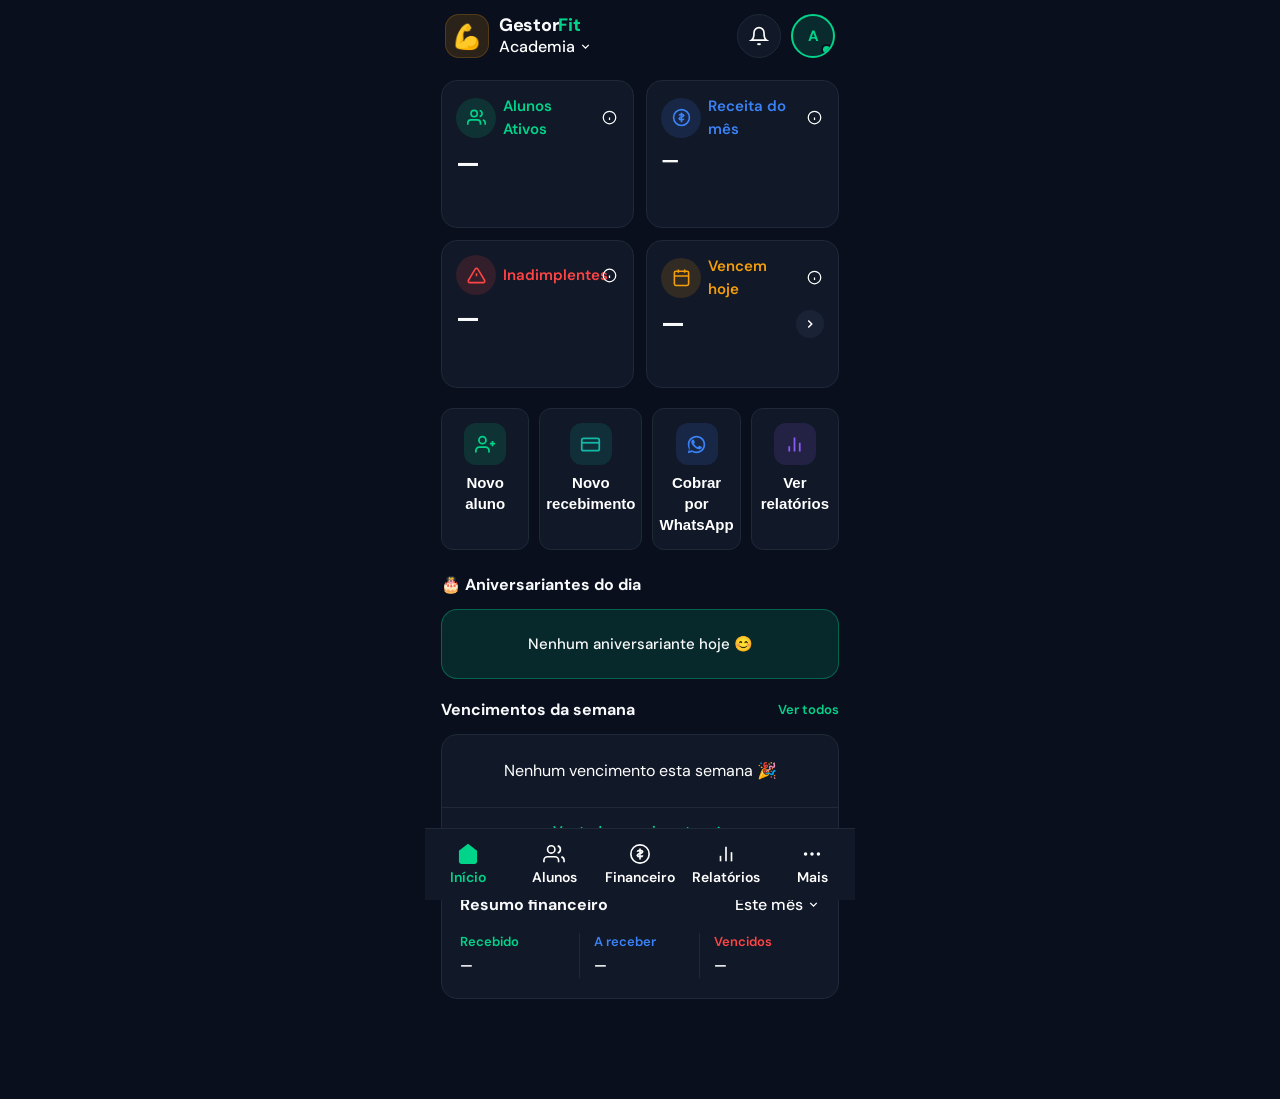
==== commit db08cabf: "Revert "style: rebrand visual para paleta branco/preto/laranja (padrão LicitaGov)" This reverts comm" ====
--- a/index.html
+++ b/index.html
@@ -8,8 +8,8 @@
   <link rel="icon" type="image/png" sizes="192x192" href="assets/icon-192.png">
   <link rel="apple-touch-icon" href="assets/icon-192.png">
   <meta name="apple-mobile-web-app-capable" content="yes">
-  <meta name="apple-mobile-web-app-status-bar-style" content="default">
-  <meta name="theme-color" content="#FFFFFF">
+  <meta name="apple-mobile-web-app-status-bar-style" content="black-translucent">
+  <meta name="theme-color" content="#0A0F1E">
   <link rel="preconnect" href="https://fonts.googleapis.com">
   <link rel="preconnect" href="https://fonts.gstatic.com" crossorigin>
   <link href="https://fonts.googleapis.com/css2?family=DM+Sans:opsz,wght@9..40,400;9..40,500;9..40,600;9..40,700;9..40,800&display=swap" rel="stylesheet">
@@ -19,33 +19,25 @@
     *, *::before, *::after { box-sizing: border-box; margin: 0; padding: 0; }
 
     :root {
-      --bg:          #FFFFFF;
-      --card:        #FFFFFF;
-      --card2:       #F2F2F2;
-      --border:      #E4E4E4;
-      --green:       #16A34A;
-      --green-dim:   rgba(22,163,74,.10);
-      --blue:        #2563EB;
-      --blue-dim:    rgba(37,99,235,.10);
-      --red:         #DC2626;
-      --red-dim:     rgba(220,38,38,.08);
-      --yellow:      #D97706;
-      --yellow-dim:  rgba(217,119,6,.10);
-      --purple:      #7C3AED;
-      --purple-dim:  rgba(124,58,237,.10);
-      --teal:        #0D9488;
-      --teal-dim:    rgba(13,148,136,.10);
-      --orange:      #FF7A00;
-      --orange-hover: #FF9633;
-      --orange-dim:  rgba(255,122,0,.10);
-      --on-orange:   #121212;
-      --txt1:        #121212;
-      --txt2:        #4A4A4A;
-      --txt3:        #4A4A4A;
-      --kpi-bg:      #121212;
-      --kpi-line:    rgba(255,255,255,.08);
-      --kpi-fg:      #FFFFFF;
-      --kpi-fg2:     #B0B8C4;
+      --bg:          #0A0F1E;
+      --card:        #111827;
+      --card2:       #1A2235;
+      --border:      #1F2937;
+      --green:       #00D48A;
+      --green-dim:   rgba(0,212,138,.14);
+      --blue:        #3B82F6;
+      --blue-dim:    rgba(59,130,246,.14);
+      --red:         #FF4444;
+      --red-dim:     rgba(255,68,68,.14);
+      --yellow:      #F59E0B;
+      --yellow-dim:  rgba(245,158,11,.14);
+      --purple:      #8B5CF6;
+      --purple-dim:  rgba(139,92,246,.14);
+      --teal:        #14B8A6;
+      --teal-dim:    rgba(20,184,166,.14);
+      --txt1:        #F9FAFB;
+      --txt2:        #FFFFFF;
+      --txt3:        #FFFFFF;
       --radius:      16px;
       --radius-sm:   12px;
     }
@@ -125,16 +117,15 @@
     }
     .profile-overlay.active { opacity: 1; pointer-events: all; }
     .profile-sheet {
-      background: #FFFFFF;
+      background: #111420;
       border-radius: 24px 24px 0 0;
       width: 100%; max-width: 430px;
       padding-bottom: env(safe-area-inset-bottom);
       transform: translateY(100%);
       transition: transform .32s cubic-bezier(.4,0,.2,1);
-      box-shadow: 0 -8px 32px rgba(0,0,0,.15);
     }
     .profile-overlay.active .profile-sheet { transform: translateY(0); }
-    .profile-drag { width: 40px; height: 4px; background: rgba(0,0,0,.14); border-radius: 2px; margin: 14px auto 4px; }
+    .profile-drag { width: 40px; height: 4px; background: rgba(255,255,255,.12); border-radius: 2px; margin: 14px auto 4px; }
     .profile-hd {
       display: flex; align-items: center; justify-content: space-between;
       padding: 10px 20px 16px;
@@ -148,59 +139,59 @@
     .profile-av-circle {
       width: 100px; height: 100px; border-radius: 50%;
       display: flex; align-items: center; justify-content: center;
-      font-size: 36px; font-weight: 800; color: var(--on-orange);
-      background: linear-gradient(135deg, var(--orange), var(--orange-hover));
+      font-size: 36px; font-weight: 800; color: #fff;
+      background: linear-gradient(135deg, #00D48A, #3B82F6);
       overflow: hidden;
       border: 3px solid transparent;
       transition: border-color .2s;
       cursor: pointer;
     }
-    .profile-av-circle.has-photo { border-color: var(--orange); }
+    .profile-av-circle.has-photo { border-color: #00D48A; }
     .profile-av-circle img { width: 100%; height: 100%; object-fit: cover; border-radius: 50%; }
     .profile-cam-btn {
       position: absolute; bottom: 2px; right: 2px;
       width: 30px; height: 30px; min-height: 0;
-      background: var(--orange); border: 2.5px solid #FFFFFF;
+      background: #6C63FF; border: 2.5px solid #111420;
       border-radius: 50%;
       display: flex; align-items: center; justify-content: center;
       cursor: pointer;
     }
-    .profile-cam-btn svg { width: 14px; height: 14px; stroke: var(--on-orange); fill: none; stroke-width: 2.2; }
+    .profile-cam-btn svg { width: 14px; height: 14px; stroke: white; fill: none; stroke-width: 2.2; }
     .profile-preview-row { display: none; flex-direction: column; align-items: center; gap: 8px; }
     .profile-preview-row.show { display: flex; }
-    .profile-preview-img { width: 68px; height: 68px; border-radius: 50%; object-fit: cover; border: 2px solid var(--orange); }
-    .profile-preview-lbl { font-size: 16px; color: var(--txt1); }
+    .profile-preview-img { width: 68px; height: 68px; border-radius: 50%; object-fit: cover; border: 2px solid #6C63FF; }
+    .profile-preview-lbl { font-size: 16px; color: #FFFFFF; }
     .profile-form-area { padding: 0 20px; }
     .profile-form-area label {
       display: block; font-size: 15px; font-weight: 700;
-      color: var(--txt1); text-transform: uppercase; letter-spacing: .6px; margin-bottom: 8px;
+      color: #FFFFFF; text-transform: uppercase; letter-spacing: .6px; margin-bottom: 8px;
     }
     .profile-form-area input {
-      width: 100%; background: rgba(0,0,0,.04);
-      border: 1.5px solid rgba(0,0,0,.12); border-radius: 12px;
-      padding: 14px 16px; color: var(--txt1);
+      width: 100%; background: rgba(255,255,255,.05);
+      border: 1.5px solid rgba(255,255,255,.1); border-radius: 12px;
+      padding: 14px 16px; color: #F9FAFB;
       font-family: 'DM Sans', sans-serif; font-size: 15px;
       outline: none; -webkit-appearance: none;
     }
-    .profile-form-area input:focus { border-color: var(--orange); box-shadow: 0 0 0 3px rgba(255,122,0,.18); }
+    .profile-form-area input:focus { border-color: #6C63FF; box-shadow: 0 0 0 3px rgba(108,99,255,.18); }
     .profile-footer {
       display: flex; gap: 10px; padding: 20px;
-      border-top: 1px solid rgba(0,0,0,.08); margin-top: 20px;
+      border-top: 1px solid rgba(255,255,255,.07); margin-top: 20px;
     }
     .btn-prof-cancel {
       flex: 1; height: 48px;
-      background: rgba(0,0,0,.04); border: 1px solid rgba(0,0,0,.12);
-      border-radius: 12px; color: var(--txt1);
+      background: rgba(255,255,255,.06); border: 1px solid rgba(255,255,255,.1);
+      border-radius: 12px; color: #FFFFFF;
       font-family: 'DM Sans', sans-serif; font-size: 15px; font-weight: 600; cursor: pointer;
     }
     .btn-prof-save {
-      flex: 2; height: 48px; background: var(--orange); border: none;
-      border-radius: 12px; color: var(--on-orange);
+      flex: 2; height: 48px; background: #6C63FF; border: none;
+      border-radius: 12px; color: white;
       font-family: 'DM Sans', sans-serif; font-size: 15px; font-weight: 700;
       cursor: pointer; display: flex; align-items: center; justify-content: center; gap: 8px;
       transition: background .18s;
     }
-    .btn-prof-save:hover { background: var(--orange-hover); }
+    .btn-prof-save:hover { background: #7c74ff; }
     .btn-prof-save:disabled { opacity: .5; cursor: default; }
     .prof-spinner {
       width: 18px; height: 18px; flex-shrink: 0;
@@ -217,7 +208,7 @@
     }
     .btn-prof-sair svg { width: 14px; height: 14px; stroke: currentColor; fill: none; }
     /* header avatar with photo */
-    .header-avatar.has-photo { border: 2.5px solid var(--orange); overflow: hidden; padding: 0; }
+    .header-avatar.has-photo { border: 2.5px solid #00D48A; overflow: hidden; padding: 0; }
     .header-avatar.has-photo img { width: 100%; height: 100%; object-fit: cover; border-radius: 50%; }
 
     .btn-bell {
@@ -246,10 +237,10 @@
     .header-avatar {
       width: 44px; height: 44px;
       border-radius: 50%;
-      background: var(--orange-dim);
-      border: 2.5px solid var(--orange);
-      display: flex; align-items: center; justify-content: center;
-      font-size: 15px; font-weight: 700; color: var(--orange);
+      background: var(--green-dim);
+      border: 2.5px solid var(--green);
+      display: flex; align-items: center; justify-content: center;
+      font-size: 15px; font-weight: 700; color: var(--green);
       position: relative;
       cursor: pointer;
       overflow: hidden;
@@ -280,8 +271,8 @@
     }
 
     .kpi-card {
-      background: var(--kpi-bg);
-      border: 1px solid var(--kpi-line);
+      background: var(--card);
+      border: 1px solid var(--border);
       border-radius: var(--radius);
       padding: 14px 14px 0;
       overflow: hidden;
@@ -333,7 +324,7 @@
 
     .kpi-info-btn {
       background: none; border: none; cursor: pointer;
-      color: var(--kpi-fg2);
+      color: var(--txt3);
       display: flex; align-items: center;
       flex-shrink: 0;
       min-height: 0;
@@ -352,7 +343,7 @@
     .kpi-value {
       font-size: 26px; font-weight: 800;
       line-height: 1.05;
-      color: var(--orange);
+      color: var(--txt1);
       letter-spacing: -0.5px;
     }
     .kpi-value.sm {
@@ -377,7 +368,7 @@
     }
     .kpi-sub.up      { color: var(--green); }
     .kpi-sub.down    { color: var(--red); }
-    .kpi-sub.neutral { color: var(--kpi-fg2); }
+    .kpi-sub.neutral { color: var(--txt2); }
 
     .kpi-spark {
       margin-top: auto;
@@ -450,7 +441,7 @@
     }
     .link-ver-todos {
       font-size: 13px; font-weight: 600;
-      color: var(--orange);
+      color: var(--green);
       text-decoration: none;
       background: none; border: none; cursor: pointer;
       min-height: 0;
@@ -528,16 +519,16 @@
       cursor: pointer;
       font-family: 'DM Sans', sans-serif;
       font-size: 14px; font-weight: 600;
-      color: var(--orange);
+      color: var(--green);
       transition: background .15s;
       min-height: 0;
     }
-    .btn-ver-todos-venc:active { background: var(--orange-dim); }
+    .btn-ver-todos-venc:active { background: var(--green-dim); }
 
     /* ── ANIVERSARIANTES ── */
     .aniversar-card {
-      background: rgba(22,163,74,.08);
-      border: 1px solid rgba(22,163,74,.28);
+      background: rgba(0,212,138,.13);
+      border: 1px solid rgba(0,212,138,.35);
       border-radius: var(--radius);
       overflow: hidden;
     }
@@ -546,7 +537,7 @@
       align-items: center;
       gap: 12px;
       padding: 14px 16px;
-      border-bottom: 1px solid rgba(22,163,74,.16);
+      border-bottom: 1px solid rgba(0,212,138,.18);
     }
     .aniversar-item:last-child { border-bottom: none; }
     .aniversar-avatar {
@@ -554,7 +545,7 @@
       border-radius: 50%;
       display: flex; align-items: center; justify-content: center;
       font-size: 16px; font-weight: 700;
-      border: 2px solid rgba(22,163,74,.4);
+      border: 2px solid rgba(0,212,138,.5);
     }
     .aniversar-info { flex: 1; min-width: 0; }
     .aniversar-name {
@@ -693,13 +684,13 @@
       font-size: 14px; font-weight: 600;
     }
 
-    .nav-item.active svg      { stroke: var(--orange); fill: none; }
-    .nav-item.active .nav-label { color: var(--orange); }
+    .nav-item.active svg      { stroke: var(--green); fill: none; }
+    .nav-item.active .nav-label { color: var(--green); }
     .nav-item:not(.active) svg   { stroke: var(--txt3); fill: none; }
     .nav-item:not(.active) .nav-label { color: var(--txt3); }
 
     /* active home icon — filled house */
-    .nav-item.active .icon-home { fill: var(--orange); stroke: var(--orange); }
+    .nav-item.active .icon-home { fill: var(--green); stroke: var(--green); }
 
     /* ── NOTIFICATION PANEL ── */
     .notif-overlay {
@@ -736,7 +727,7 @@
       background: none; border: none; cursor: pointer;
       font-family: 'DM Sans', sans-serif;
       font-size: 12px; font-weight: 600;
-      color: var(--orange);
+      color: var(--green);
       min-height: 0;
     }
     .btn-icon-close {
@@ -854,8 +845,8 @@
     .btn-primary {
       flex: 1;
       height: 48px;
-      background: var(--orange);
-      color: var(--on-orange);
+      background: var(--green);
+      color: #000;
       border: none; border-radius: 12px;
       font-family: 'DM Sans', sans-serif;
       font-size: 15px; font-weight: 700;
@@ -964,7 +955,7 @@
       to   { background-position:  200% 0; }
     }
     .sk {
-      background: linear-gradient(90deg, #E4E4E4 25%, #EFEFEF 50%, #E4E4E4 75%);
+      background: linear-gradient(90deg, var(--card2) 25%, #1e2a3a 50%, var(--card2) 75%);
       background-size: 200% 100%;
       animation: shimmer 1.4s infinite;
       border-radius: 6px;
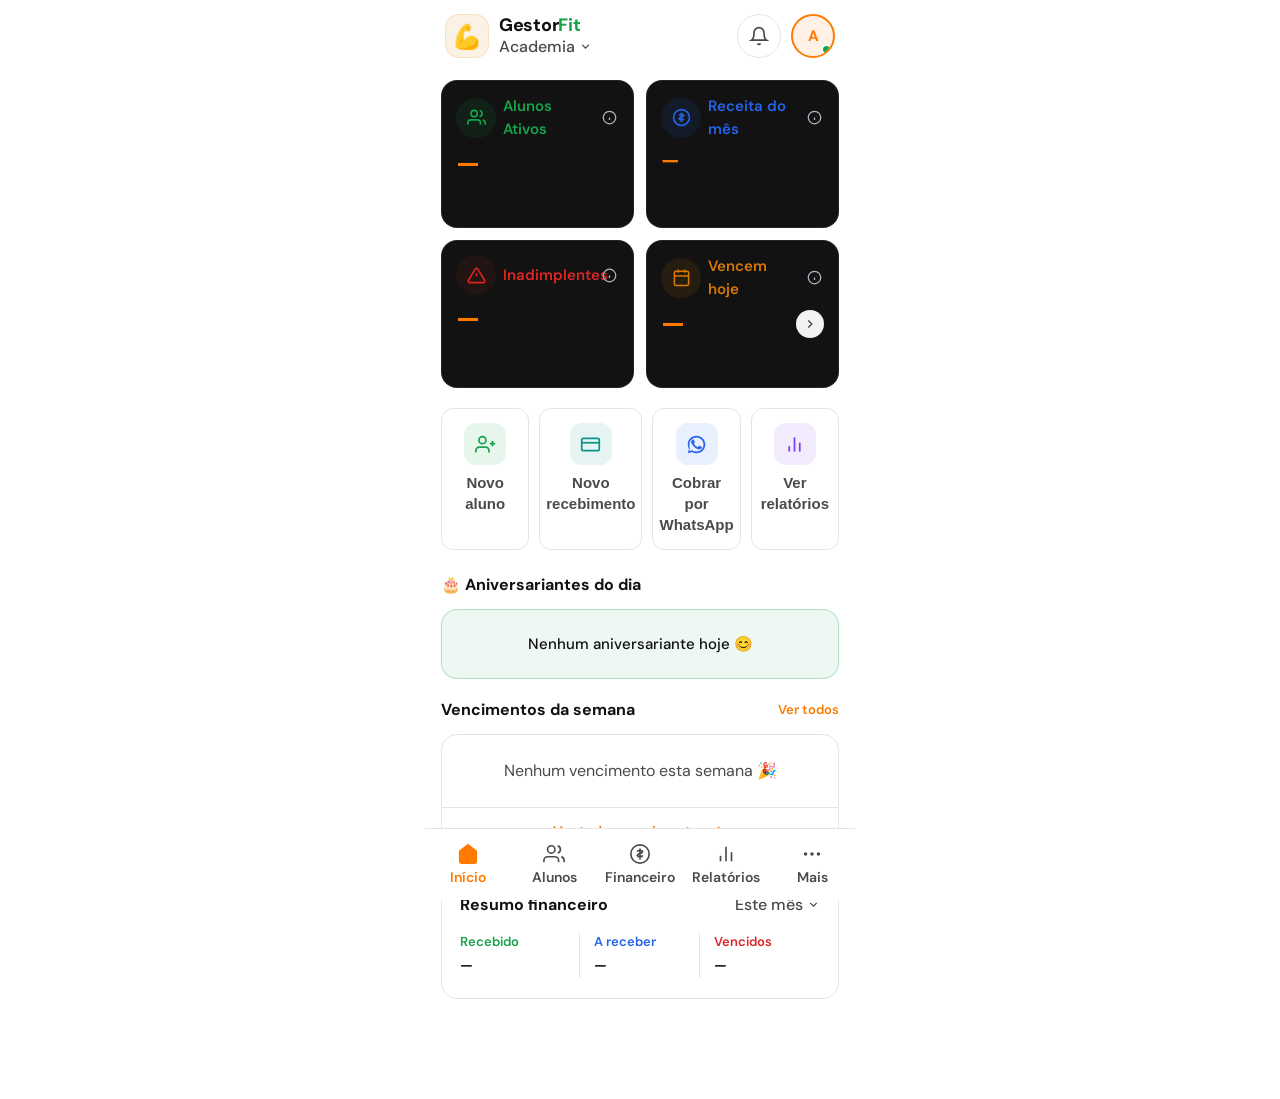
==== commit 30765fa7: "Revert "fix(pwa): corrige sobreposicao no topo do dashboard mobile (status bar iOS)" This reverts co" ====
--- a/index.html
+++ b/index.html
@@ -8,8 +8,8 @@
   <link rel="icon" type="image/png" sizes="192x192" href="assets/icon-192.png">
   <link rel="apple-touch-icon" href="assets/icon-192.png">
   <meta name="apple-mobile-web-app-capable" content="yes">
-  <meta name="apple-mobile-web-app-status-bar-style" content="black-translucent">
-  <meta name="theme-color" content="#0A0F1E">
+  <meta name="apple-mobile-web-app-status-bar-style" content="default">
+  <meta name="theme-color" content="#FFFFFF">
   <link rel="preconnect" href="https://fonts.googleapis.com">
   <link rel="preconnect" href="https://fonts.gstatic.com" crossorigin>
   <link href="https://fonts.googleapis.com/css2?family=DM+Sans:opsz,wght@9..40,400;9..40,500;9..40,600;9..40,700;9..40,800&display=swap" rel="stylesheet">
@@ -19,25 +19,33 @@
     *, *::before, *::after { box-sizing: border-box; margin: 0; padding: 0; }
 
     :root {
-      --bg:          #0A0F1E;
-      --card:        #111827;
-      --card2:       #1A2235;
-      --border:      #1F2937;
-      --green:       #00D48A;
-      --green-dim:   rgba(0,212,138,.14);
-      --blue:        #3B82F6;
-      --blue-dim:    rgba(59,130,246,.14);
-      --red:         #FF4444;
-      --red-dim:     rgba(255,68,68,.14);
-      --yellow:      #F59E0B;
-      --yellow-dim:  rgba(245,158,11,.14);
-      --purple:      #8B5CF6;
-      --purple-dim:  rgba(139,92,246,.14);
-      --teal:        #14B8A6;
-      --teal-dim:    rgba(20,184,166,.14);
-      --txt1:        #F9FAFB;
-      --txt2:        #FFFFFF;
-      --txt3:        #FFFFFF;
+      --bg:          #FFFFFF;
+      --card:        #FFFFFF;
+      --card2:       #F2F2F2;
+      --border:      #E4E4E4;
+      --green:       #16A34A;
+      --green-dim:   rgba(22,163,74,.10);
+      --blue:        #2563EB;
+      --blue-dim:    rgba(37,99,235,.10);
+      --red:         #DC2626;
+      --red-dim:     rgba(220,38,38,.08);
+      --yellow:      #D97706;
+      --yellow-dim:  rgba(217,119,6,.10);
+      --purple:      #7C3AED;
+      --purple-dim:  rgba(124,58,237,.10);
+      --teal:        #0D9488;
+      --teal-dim:    rgba(13,148,136,.10);
+      --orange:      #FF7A00;
+      --orange-hover: #FF9633;
+      --orange-dim:  rgba(255,122,0,.10);
+      --on-orange:   #121212;
+      --txt1:        #121212;
+      --txt2:        #4A4A4A;
+      --txt3:        #4A4A4A;
+      --kpi-bg:      #121212;
+      --kpi-line:    rgba(255,255,255,.08);
+      --kpi-fg:      #FFFFFF;
+      --kpi-fg2:     #B0B8C4;
       --radius:      16px;
       --radius-sm:   12px;
     }
@@ -117,15 +125,16 @@
     }
     .profile-overlay.active { opacity: 1; pointer-events: all; }
     .profile-sheet {
-      background: #111420;
+      background: #FFFFFF;
       border-radius: 24px 24px 0 0;
       width: 100%; max-width: 430px;
       padding-bottom: env(safe-area-inset-bottom);
       transform: translateY(100%);
       transition: transform .32s cubic-bezier(.4,0,.2,1);
+      box-shadow: 0 -8px 32px rgba(0,0,0,.15);
     }
     .profile-overlay.active .profile-sheet { transform: translateY(0); }
-    .profile-drag { width: 40px; height: 4px; background: rgba(255,255,255,.12); border-radius: 2px; margin: 14px auto 4px; }
+    .profile-drag { width: 40px; height: 4px; background: rgba(0,0,0,.14); border-radius: 2px; margin: 14px auto 4px; }
     .profile-hd {
       display: flex; align-items: center; justify-content: space-between;
       padding: 10px 20px 16px;
@@ -139,59 +148,59 @@
     .profile-av-circle {
       width: 100px; height: 100px; border-radius: 50%;
       display: flex; align-items: center; justify-content: center;
-      font-size: 36px; font-weight: 800; color: #fff;
-      background: linear-gradient(135deg, #00D48A, #3B82F6);
+      font-size: 36px; font-weight: 800; color: var(--on-orange);
+      background: linear-gradient(135deg, var(--orange), var(--orange-hover));
       overflow: hidden;
       border: 3px solid transparent;
       transition: border-color .2s;
       cursor: pointer;
     }
-    .profile-av-circle.has-photo { border-color: #00D48A; }
+    .profile-av-circle.has-photo { border-color: var(--orange); }
     .profile-av-circle img { width: 100%; height: 100%; object-fit: cover; border-radius: 50%; }
     .profile-cam-btn {
       position: absolute; bottom: 2px; right: 2px;
       width: 30px; height: 30px; min-height: 0;
-      background: #6C63FF; border: 2.5px solid #111420;
+      background: var(--orange); border: 2.5px solid #FFFFFF;
       border-radius: 50%;
       display: flex; align-items: center; justify-content: center;
       cursor: pointer;
     }
-    .profile-cam-btn svg { width: 14px; height: 14px; stroke: white; fill: none; stroke-width: 2.2; }
+    .profile-cam-btn svg { width: 14px; height: 14px; stroke: var(--on-orange); fill: none; stroke-width: 2.2; }
     .profile-preview-row { display: none; flex-direction: column; align-items: center; gap: 8px; }
     .profile-preview-row.show { display: flex; }
-    .profile-preview-img { width: 68px; height: 68px; border-radius: 50%; object-fit: cover; border: 2px solid #6C63FF; }
-    .profile-preview-lbl { font-size: 16px; color: #FFFFFF; }
+    .profile-preview-img { width: 68px; height: 68px; border-radius: 50%; object-fit: cover; border: 2px solid var(--orange); }
+    .profile-preview-lbl { font-size: 16px; color: var(--txt1); }
     .profile-form-area { padding: 0 20px; }
     .profile-form-area label {
       display: block; font-size: 15px; font-weight: 700;
-      color: #FFFFFF; text-transform: uppercase; letter-spacing: .6px; margin-bottom: 8px;
+      color: var(--txt1); text-transform: uppercase; letter-spacing: .6px; margin-bottom: 8px;
     }
     .profile-form-area input {
-      width: 100%; background: rgba(255,255,255,.05);
-      border: 1.5px solid rgba(255,255,255,.1); border-radius: 12px;
-      padding: 14px 16px; color: #F9FAFB;
+      width: 100%; background: rgba(0,0,0,.04);
+      border: 1.5px solid rgba(0,0,0,.12); border-radius: 12px;
+      padding: 14px 16px; color: var(--txt1);
       font-family: 'DM Sans', sans-serif; font-size: 15px;
       outline: none; -webkit-appearance: none;
     }
-    .profile-form-area input:focus { border-color: #6C63FF; box-shadow: 0 0 0 3px rgba(108,99,255,.18); }
+    .profile-form-area input:focus { border-color: var(--orange); box-shadow: 0 0 0 3px rgba(255,122,0,.18); }
     .profile-footer {
       display: flex; gap: 10px; padding: 20px;
-      border-top: 1px solid rgba(255,255,255,.07); margin-top: 20px;
+      border-top: 1px solid rgba(0,0,0,.08); margin-top: 20px;
     }
     .btn-prof-cancel {
       flex: 1; height: 48px;
-      background: rgba(255,255,255,.06); border: 1px solid rgba(255,255,255,.1);
-      border-radius: 12px; color: #FFFFFF;
+      background: rgba(0,0,0,.04); border: 1px solid rgba(0,0,0,.12);
+      border-radius: 12px; color: var(--txt1);
       font-family: 'DM Sans', sans-serif; font-size: 15px; font-weight: 600; cursor: pointer;
     }
     .btn-prof-save {
-      flex: 2; height: 48px; background: #6C63FF; border: none;
-      border-radius: 12px; color: white;
+      flex: 2; height: 48px; background: var(--orange); border: none;
+      border-radius: 12px; color: var(--on-orange);
       font-family: 'DM Sans', sans-serif; font-size: 15px; font-weight: 700;
       cursor: pointer; display: flex; align-items: center; justify-content: center; gap: 8px;
       transition: background .18s;
     }
-    .btn-prof-save:hover { background: #7c74ff; }
+    .btn-prof-save:hover { background: var(--orange-hover); }
     .btn-prof-save:disabled { opacity: .5; cursor: default; }
     .prof-spinner {
       width: 18px; height: 18px; flex-shrink: 0;
@@ -208,7 +217,7 @@
     }
     .btn-prof-sair svg { width: 14px; height: 14px; stroke: currentColor; fill: none; }
     /* header avatar with photo */
-    .header-avatar.has-photo { border: 2.5px solid #00D48A; overflow: hidden; padding: 0; }
+    .header-avatar.has-photo { border: 2.5px solid var(--orange); overflow: hidden; padding: 0; }
     .header-avatar.has-photo img { width: 100%; height: 100%; object-fit: cover; border-radius: 50%; }
 
     .btn-bell {
@@ -237,10 +246,10 @@
     .header-avatar {
       width: 44px; height: 44px;
       border-radius: 50%;
-      background: var(--green-dim);
-      border: 2.5px solid var(--green);
-      display: flex; align-items: center; justify-content: center;
-      font-size: 15px; font-weight: 700; color: var(--green);
+      background: var(--orange-dim);
+      border: 2.5px solid var(--orange);
+      display: flex; align-items: center; justify-content: center;
+      font-size: 15px; font-weight: 700; color: var(--orange);
       position: relative;
       cursor: pointer;
       overflow: hidden;
@@ -271,8 +280,8 @@
     }
 
     .kpi-card {
-      background: var(--card);
-      border: 1px solid var(--border);
+      background: var(--kpi-bg);
+      border: 1px solid var(--kpi-line);
       border-radius: var(--radius);
       padding: 14px 14px 0;
       overflow: hidden;
@@ -324,7 +333,7 @@
 
     .kpi-info-btn {
       background: none; border: none; cursor: pointer;
-      color: var(--txt3);
+      color: var(--kpi-fg2);
       display: flex; align-items: center;
       flex-shrink: 0;
       min-height: 0;
@@ -343,7 +352,7 @@
     .kpi-value {
       font-size: 26px; font-weight: 800;
       line-height: 1.05;
-      color: var(--txt1);
+      color: var(--orange);
       letter-spacing: -0.5px;
     }
     .kpi-value.sm {
@@ -368,7 +377,7 @@
     }
     .kpi-sub.up      { color: var(--green); }
     .kpi-sub.down    { color: var(--red); }
-    .kpi-sub.neutral { color: var(--txt2); }
+    .kpi-sub.neutral { color: var(--kpi-fg2); }
 
     .kpi-spark {
       margin-top: auto;
@@ -441,7 +450,7 @@
     }
     .link-ver-todos {
       font-size: 13px; font-weight: 600;
-      color: var(--green);
+      color: var(--orange);
       text-decoration: none;
       background: none; border: none; cursor: pointer;
       min-height: 0;
@@ -519,16 +528,16 @@
       cursor: pointer;
       font-family: 'DM Sans', sans-serif;
       font-size: 14px; font-weight: 600;
-      color: var(--green);
+      color: var(--orange);
       transition: background .15s;
       min-height: 0;
     }
-    .btn-ver-todos-venc:active { background: var(--green-dim); }
+    .btn-ver-todos-venc:active { background: var(--orange-dim); }
 
     /* ── ANIVERSARIANTES ── */
     .aniversar-card {
-      background: rgba(0,212,138,.13);
-      border: 1px solid rgba(0,212,138,.35);
+      background: rgba(22,163,74,.08);
+      border: 1px solid rgba(22,163,74,.28);
       border-radius: var(--radius);
       overflow: hidden;
     }
@@ -537,7 +546,7 @@
       align-items: center;
       gap: 12px;
       padding: 14px 16px;
-      border-bottom: 1px solid rgba(0,212,138,.18);
+      border-bottom: 1px solid rgba(22,163,74,.16);
     }
     .aniversar-item:last-child { border-bottom: none; }
     .aniversar-avatar {
@@ -545,7 +554,7 @@
       border-radius: 50%;
       display: flex; align-items: center; justify-content: center;
       font-size: 16px; font-weight: 700;
-      border: 2px solid rgba(0,212,138,.5);
+      border: 2px solid rgba(22,163,74,.4);
     }
     .aniversar-info { flex: 1; min-width: 0; }
     .aniversar-name {
@@ -684,13 +693,13 @@
       font-size: 14px; font-weight: 600;
     }
 
-    .nav-item.active svg      { stroke: var(--green); fill: none; }
-    .nav-item.active .nav-label { color: var(--green); }
+    .nav-item.active svg      { stroke: var(--orange); fill: none; }
+    .nav-item.active .nav-label { color: var(--orange); }
     .nav-item:not(.active) svg   { stroke: var(--txt3); fill: none; }
     .nav-item:not(.active) .nav-label { color: var(--txt3); }
 
     /* active home icon — filled house */
-    .nav-item.active .icon-home { fill: var(--green); stroke: var(--green); }
+    .nav-item.active .icon-home { fill: var(--orange); stroke: var(--orange); }
 
     /* ── NOTIFICATION PANEL ── */
     .notif-overlay {
@@ -727,7 +736,7 @@
       background: none; border: none; cursor: pointer;
       font-family: 'DM Sans', sans-serif;
       font-size: 12px; font-weight: 600;
-      color: var(--green);
+      color: var(--orange);
       min-height: 0;
     }
     .btn-icon-close {
@@ -845,8 +854,8 @@
     .btn-primary {
       flex: 1;
       height: 48px;
-      background: var(--green);
-      color: #000;
+      background: var(--orange);
+      color: var(--on-orange);
       border: none; border-radius: 12px;
       font-family: 'DM Sans', sans-serif;
       font-size: 15px; font-weight: 700;
@@ -955,7 +964,7 @@
       to   { background-position:  200% 0; }
     }
     .sk {
-      background: linear-gradient(90deg, var(--card2) 25%, #1e2a3a 50%, var(--card2) 75%);
+      background: linear-gradient(90deg, #E4E4E4 25%, #EFEFEF 50%, #E4E4E4 75%);
       background-size: 200% 100%;
       animation: shimmer 1.4s infinite;
       border-radius: 6px;
